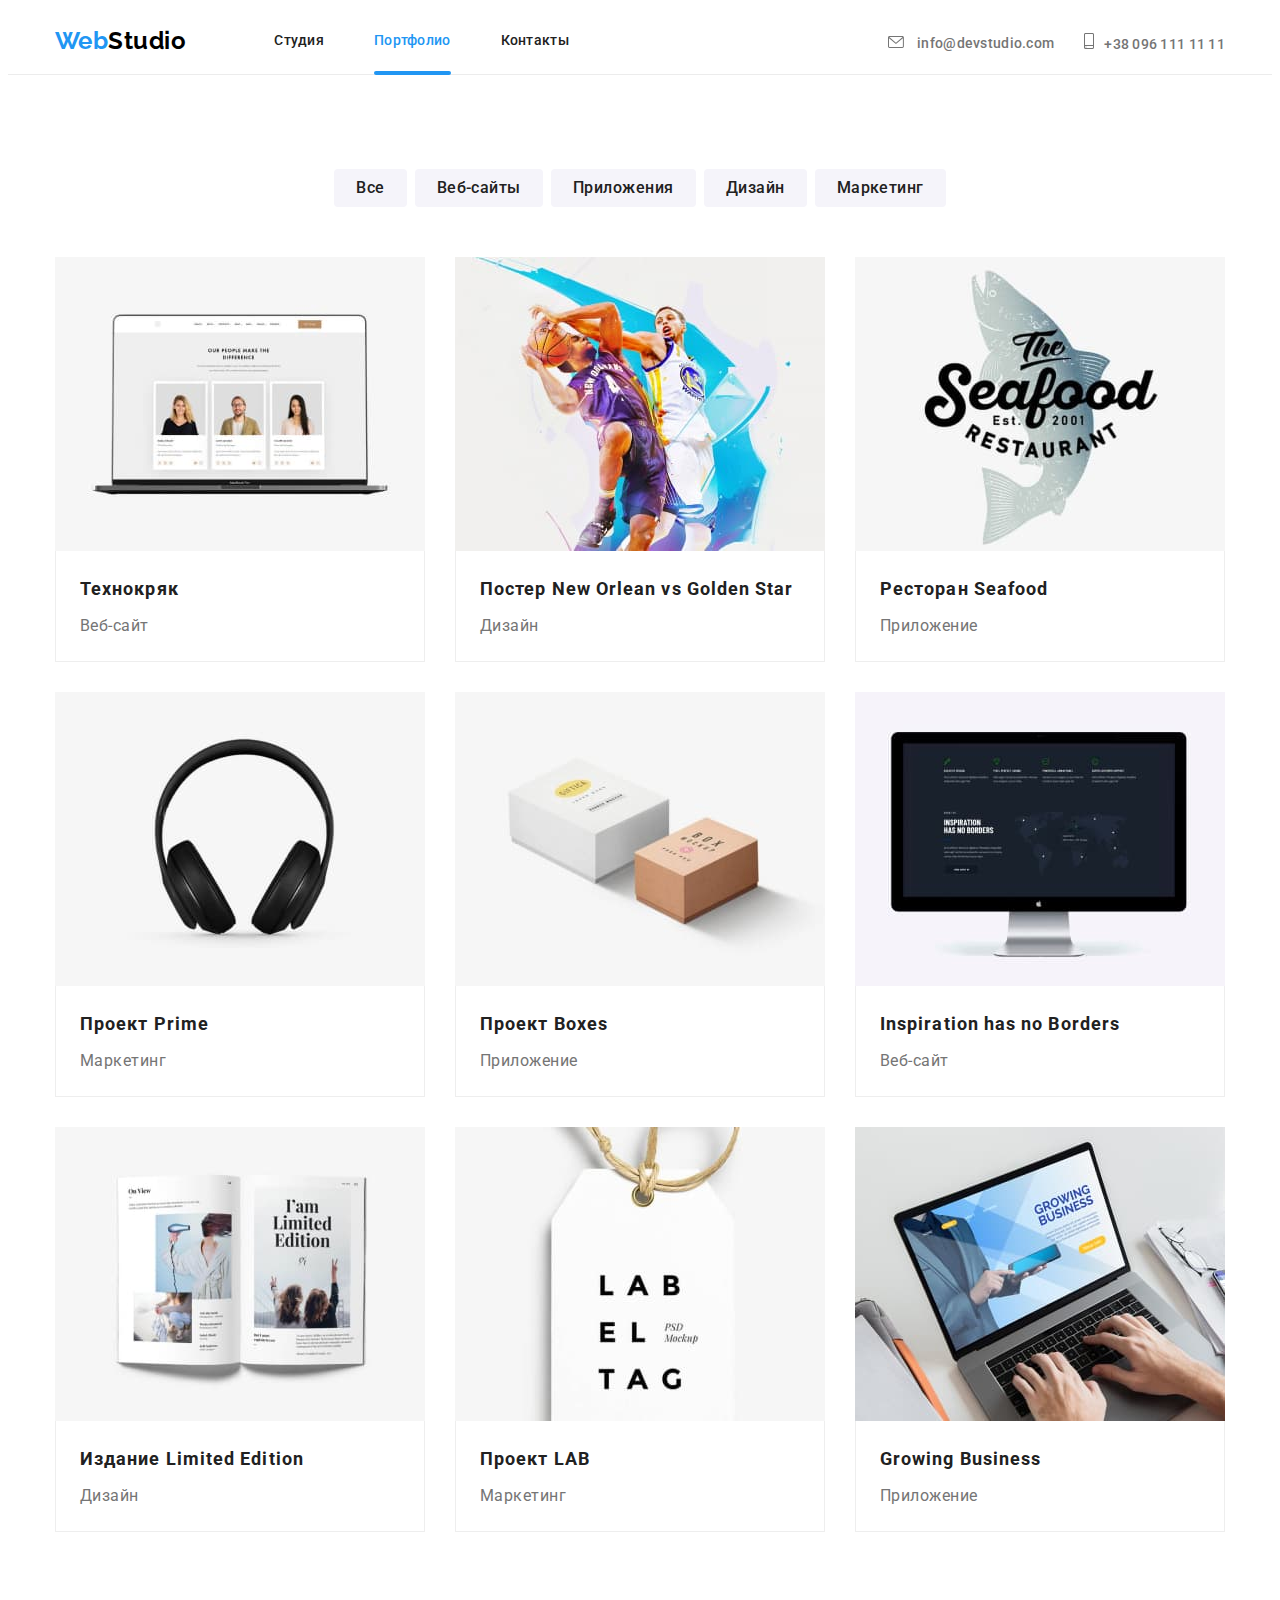
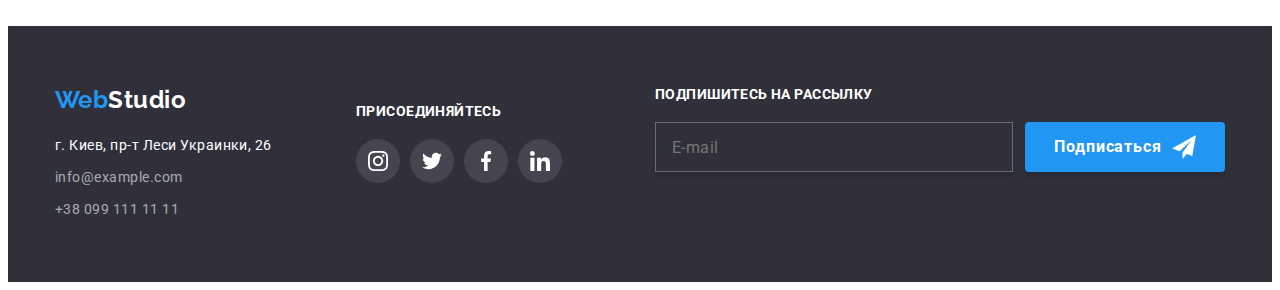
==== portfolio.html @ 8d6b6061 "goit-markup-hw-08" ====
<!DOCTYPE html>
<html lang="en">

<head>
    <meta charset="UTF-8" />
    <meta http-equiv="X-UA-Compatible" content="IE=edge" />
    <meta name="viewport" content="width=device-width, initial-scale=1.0" />
    <title>Portfolio</title>
    <link rel="stylesheet" href="./css/main.min.css" />
    <link href="https://fonts.googleapis.com/css2?family=Raleway:wght@700&family=Roboto:wght@400;500;700;900&display=swap" rel="stylesheet" />
</head>

<body>
    <header class="header">
        <div class="conteiner">
            <a href="./index.html" class="logo logo--header" lang="en">
                <span class="logo__word">Web</span>Studio</a>
            <nav class="nav">
                <ul class="nav__list">
                    <li class="nav__item">
                        <a href="./index.html" class="nav__link">Студия</a>
                    </li>
                    <li class="nav__item">
                        <a href="./portfolio.html" class="nav__link current">Портфолио</a>
                    </li>
                    <li class="nav__item">
                        <a href="" class="nav__link">Контакты</a>
                    </li>
                </ul>
            </nav>
            <ul class="header__list">
                <li class="header__connect">
                    <a href="mailto:info@devstudio.com" class="header__link">
                        <svg class="header__icon" width="16" height="12">
                <use href="./image/icons.svg#icon-envelope-hover"></use>
              </svg>
                        <span class="header__number">info@devstudio.com</span>
                    </a>
                </li>
                <li class="header__connect">
                    <a href="tel:+380961111111" class="header__link">
                        <svg class="header__icon" width="10" height="16">
                <use href="./image/icons.svg#icon-smartphone"></use></svg
              ><span class="header__number">+38 096 111 11 11</span></a
            >
          </li>
        </ul>
        <button type="button" class="burger-btn">
          <svg width="24" height="16">
            <use href="./image/icons.svg#icon-burger_btn"></use>
          </svg>
                        </button>
                        <div class="mob__menu is-hidden">
                            <button class="mob__btn">
            <svg class="mob__close" width="19" height="19">
              <use href="./image/icons.svg#icon-Close"></use>
            </svg>
          </button>
                            <div class="mob__top">
                                <ul class="mob__list">
                                    <li class="mob__item">
                                        <a href="./index.html" class="mob__link current">Студия</a>
                                    </li>
                                    <li class="mob__item">
                                        <a href="./portfolio.html" class="mob__link">Портфолио</a>
                                    </li>
                                    <li class="mob__item">
                                        <a href="" class="mob__link">Контакты</a>
                                    </li>
                                </ul>
                            </div>
                            <div class="mob__bottom">
                                <ul class="contact__mob">
                                    <li class="contact__connect">
                                        <a href="mailto:info@devstudio.com" class="contact__link">
                                            <span class="contact__number">info@devstudio.com</span>
                                        </a>
                                    </li>
                                    <li class="contact__connect">
                                        <a href="tel:+380961111111" class="contact__link">
                                            <span class="contact__number">+38 096 111 11 11</span></a>
                                    </li>
                                </ul>

                                <ul class="mob__soc-networks">
                                    <li class="mob__soc-items">
                                        <a href=" " class="mob__soc-link">Instagram </a>
                                    </li>
                                    <li class="mob__soc-items">
                                        <a href=" " class="mob__soc-link before">Twitter </a>
                                    </li>
                                    <li class="mob__soc-items">
                                        <a href=" " class="mob__soc-link before">Facebook </a>
                                    </li>
                                    <li class="mob__soc-items">
                                        <a href=" " class="mob__soc-link before">LinkedIn </a>
                                    </li>
                                </ul>
                            </div>
                        </div>
        </div>
    </header>

    <main>
        <section class="section">
            <div class="conteiner">
                <h1 class="visually-hidden">work examples</h1>
                <ul class="btn-list">
                    <li class="list-item">
                        <button type="button" class="btn-item">Все</button>
                    </li>
                    <li class="list-item">
                        <button type="button" class="btn-item">Веб-сайты</button>
                    </li>
                    <li class="list-item">
                        <button type="button" class="btn-item">Приложения</button>
                    </li>
                    <li class="list-item">
                        <button type="button" class="btn-item">Дизайн</button>
                    </li>
                    <li class="list-item">
                        <button type="button" class="btn-item">Маркетинг</button>
                    </li>
                </ul>

                <ul class="examples">
                    <li class="examples-item">
                        <div class="example-top">
                            <picture>
                                <source srcset="
                      ./image/img-techno.jpg   1x,
                      ./image/img-tehno-2x.jpg 2x
                    " media="(min-width:1200px)" />
                                <source srcset="
                      ./image/img-techno-tab-1x.jpg 1x,
                      ./image/img-techno-tab-2x.jpg 2x
                    " media="(min-width:768px)" />
                                <source srcset="
                      ./image/img-techno-mob-1x.jpg 1x,
                      ./image/img-techno-mob-2x.jpg 2x
                    " media="(min-width:480px)" />
                                <img src="./image/img-techno.jpg" alt="tehno" width="450" class="examples-img" />
                            </picture>
                            <p class="overley-text">
                                Ресурс предлагает комплексные предложения с разным уровнем функционала и сервисов. Все это позволит посетителю получить исчерпывающие сведения о компании или частном лице.
                            </p>
                        </div>
                        <div class="card-content">
                            <h2 class="examples-title">Технокряк</h2>
                            <p class="examples-text">Веб-сайт</p>
                        </div>
                    </li>
                    <li class="examples-item">
                        <div class="example-top">
                            <picture>
                                <source srcset="
                      ./image/img-bascketball.jpg    1x,
                      ./image/img-bascketball-2x.jpg 2x
                    " media="(min-width:1200px)" />
                                <source srcset="
                      ./image/img-bascketball-tab-1x.jpg 1x,
                      ./image/img-bascketball-tab-2x.jpg 2x
                    " media="(min-width:768px)" />
                                <source srcset="
                      ./image/img-bascketball-mob-1x.jpg 1x,
                      ./image/img-bascketball-mob-2x.jpg 2x
                    " media="(min-width:480px)" />
                                <img src="./image/img-bascketball.jpg" alt="two man plaing bascketball" width="450" class="examples-img" />
                            </picture>

                            <p class="overley-text">
                                Ресурс предлагает комплексные предложения с разным уровнем функционала и сервисов. Все это позволит посетителю получить исчерпывающие сведения о компании или частном лице.
                            </p>
                        </div>
                        <div class="card-content">
                            <h2 class="examples-title">Постер New Orlean vs Golden Star</h2>
                            <p class="examples-text">Дизайн</p>
                        </div>
                    </li>
                    <li class="examples-item">
                        <div class="example-top">
                            <picture>
                                <source srcset="
                      ./image/img-seafood.jpg    1x,
                      ./image/img-seafood-2x.jpg 2x
                    " media="(min-width:1200px)" />
                                <source srcset="
                      ./image/img-seafood-tab-1x.jpg 1x,
                      ./image/img-seafood-2x.jpg     2x
                    " media="(min-width:768px)" />
                                <source srcset="
                      ./image/img-seafood-mob-1x.jpg 1x,
                      ./image/img-seafood-mob-2x.jpg 2x
                    " media="(min-width:480px)" />
                                <img src="./image/img-seafood.jpg" alt="logo of restraunt" width="450" class="examples-img" />
                            </picture>
                            <p class="overley-text">
                                Ресурс предлагает комплексные предложения с разным уровнем функционала и сервисов. Все это позволит посетителю получить исчерпывающие сведения о компании или частном лице.
                            </p>
                        </div>
                        <div class="card-content">
                            <h2 class="examples-title">Ресторан Seafood</h2>
                            <p class="examples-text">Приложение</p>
                        </div>
                    </li>
                    <li class="examples-item">
                        <div class="example-top">
                            <picture>
                                <source srcset="
                      ./image/img-headphone.jpg    1x,
                      ./image/img-headphone-2х.jpg 2x
                    " media="(min-width:1200px)" />
                                <source srcset="
                      ./image/img-headphone-tab-1x.jpg 1x,
                      ./image/img-headphone-tab-2х.jpg 2x
                    " media="(min-width:768px)" />
                                <source srcset="
                      ./image/img-headphone-mob-1x.jpg 1x,
                      ./image/img-headphone-mob-2x.jpg 2x
                    " media="(min-width:480px)" />
                                <img src="./image/img-headphone.jpg" alt="headphone" width="450" class="examples-img" />
                            </picture>
                            <p class="overley-text">
                                Ресурс предлагает комплексные предложения с разным уровнем функционала и сервисов. Все это позволит посетителю получить исчерпывающие сведения о компании или частном лице.
                            </p>
                        </div>
                        <div class="card-content">
                            <h2 class="examples-title">Проект Prime</h2>
                            <p class="examples-text">Маркетинг</p>
                        </div>
                    </li>
                    <li class="examples-item">
                        <div class="example-top">
                            <picture>
                                <source srcset="
                      ./image/img-boxes.jpg    1x,
                      ./image/img-boxes-2х.jpg 2x
                    " media="(min-width:1200px)" />
                                <source srcset="
                      ./image/img-boxes-tab-1x.jpg 1x,
                      ./image/img-boxes-2х.jpg     2x
                    " media="(min-width:768px)" />
                                <source srcset="
                      ./image/img-boxes-mob-1x.jpg 1x,
                      ./image/img-boxes-mob-2x.jpg 2x
                    " media="(min-width:480px)" />
                                <img src="./image/img-boxes.jpg" alt="two boxes" width="450" class="examples-img" />
                            </picture>
                            <p class="overley-text">
                                Ресурс предлагает комплексные предложения с разным уровнем функционала и сервисов. Все это позволит посетителю получить исчерпывающие сведения о компании или частном лице.
                            </p>
                        </div>
                        <div class="card-content">
                            <h2 class="examples-title">Проект Boxes</h2>
                            <p class="examples-text">Приложение</p>
                        </div>
                    </li>
                    <li class="examples-item">
                        <div class="example-top">
                            <picture>
                                <source srcset="
                      ./image/img-monitor.jpg    1x,
                      ./image/img-monitor-2х.jpg 2x
                    " media="(min-width:1200px)" />
                                <source srcset="
                      ./image/img-monitor-tab-1x.jpg 1x,
                      ./image/img-monitor-2х.jpg     2x
                    " media="(min-width:768px)" />
                                <source srcset="
                      ./image/img-monitor-mob-1x.jpg 1x,
                      ./image/img-monitor-mob-2x.jpg 2x
                    " media="(min-width:480px)" />
                                <img src="./image/img-monitor.jpg" alt="monitor" width="450" class="examples-img" />
                            </picture>
                            <p class="overley-text">
                                Ресурс предлагает комплексные предложения с разным уровнем функционала и сервисов. Все это позволит посетителю получить исчерпывающие сведения о компании или частном лице.
                            </p>
                        </div>
                        <div class="card-content">
                            <h2 class="examples-title">Inspiration has no Borders</h2>
                            <p class="examples-text">Веб-сайт</p>
                        </div>
                    </li>
                    <li class="examples-item">
                        <div class="example-top">
                            <picture>
                                <source srcset="
                      ./image/img-magazine.jpg   1x,
                      ./image/img-magazin-2х.jpg 2x
                    " media="(min-width:1200px)" />
                                <source srcset="
                      ./image/img-magazine-tab-1x.jpg 1x,
                      ./image/img-magazin-2х.jpg      2x
                    " media="(min-width:768px)" />
                                <source srcset="
                      ./image/img-magazine-mob-1x.jpg 1x,
                      ./image/img-magazine-mob-2x.jpg 2x
                    " media="(min-width:480px)" />
                                <img src="./image/img-magazine.jpg" alt="magazine" width="450" class="examples-img" />
                            </picture>
                            <p class="overley-text">
                                Ресурс предлагает комплексные предложения с разным уровнем функционала и сервисов. Все это позволит посетителю получить исчерпывающие сведения о компании или частном лице.
                            </p>
                        </div>
                        <div class="card-content">
                            <h2 class="examples-title">Издание Limited Edition</h2>
                            <p class="examples-text">Дизайн</p>
                        </div>
                    </li>
                    <li class="examples-item">
                        <div class="example-top">
                            <picture>
                                <source srcset="./image/img-lab.jpg 1x, ./image/img-lab-2х.jpg 2x" media="(min-width:1200px)" />
                                <source srcset="
                      ./image/img-lab-tab-1x.jpg 1x,
                      ./image/img-lab-tab-2x.jpg 2x
                    " media="(min-width:768px)" />
                                <source srcset="
                      ./image/img-lab-mob-1x.jpg 1x,
                      ./image/img-lab-mob-2x.jpg 2x
                    " media="(min-width:480px)" />
                                <img src="./image/img-lab.jpg" alt="label" width="450" class="examples-img" />
                            </picture>
                            <p class="overley-text">
                                Ресурс предлагает комплексные предложения с разным уровнем функционала и сервисов. Все это позволит посетителю получить исчерпывающие сведения о компании или частном лице.
                            </p>
                        </div>
                        <div class="card-content">
                            <h2 class="examples-title">Проект LAB</h2>
                            <p class="examples-text">Маркетинг</p>
                        </div>
                    </li>
                    <li class="examples-item">
                        <div class="example-top">
                            <picture>
                                <source srcset="
                      ./image/img-laptop.jpg    1x,
                      ./image/img-laptop-2х.jpg 2x
                    " media="(min-width:1200px)" />
                                <source srcset="
                      ./image/img-laptop-tab-1x.jpg 1x,
                      ./image/img-laptop-tab-2x.jpg 2x
                    " media="(min-width:768px)" />
                                <source srcset="
                      ./image/img-laptop-mob-1x.jpg 1x,
                      ./image/img-laptop-mob-2x.jpg 2x
                    " media="(min-width:480px)" />
                                <img src="./image/img-laptop.jpg" alt="laptop" width="450" class="examples-img" />
                            </picture>
                            <p class="overley-text">
                                Ресурс предлагает комплексные предложения с разным уровнем функционала и сервисов. Все это позволит посетителю получить исчерпывающие сведения о компании или частном лице.
                            </p>
                        </div>
                        <div class="card-content">
                            <h2 class="examples-title">Growing Business</h2>
                            <p class="examples-text">Приложение</p>
                        </div>
                    </li>
                </ul>
            </div>
        </section>
    </main>
    <footer class="footer">
        <div class="conteiner block">
            <div class="footer__contacts">
                <a href="./index.html " class="logo logo--footer" lang="en ">
                    <span class="logo__word">Web</span>Studio</a>
                <address class="footer__post-address">
            г. Киев, пр-т Леси Украинки, 26
          </address>
                <ul class="footer__virtual">
                    <li class="footer__interactive">
                        <a href="mailto:info@example.com " class="footer__connection">info@example.com</a
              >
            </li>
            <li class="footer__interactive">
              <a href="tel:+380991111111 " class="footer__connection"
                >+38 099 111 11 11</a
              >
            </li>
          </ul>
        </div>
        <div class="footer__network-address">
          <h3 class="footer__title">присоединяйтесь</h3>
          <ul class="footer__list">
            <li class="footer__soc-networks">
              <a href=" " class="footer__link">
                <svg class="footer__icon" width="20 " height="20 ">
                  <use href="./image/icons.svg#icon-instagram "></use>
                </svg>
              </a>
                    </li>
                    <li class="footer__soc-networks">
                        <a href=" " class="footer__link">
                            <svg class="footer__icon" width="20 " height="20 ">
                  <use href="./image/icons.svg#icon-twitter "></use>
                </svg>
                        </a>
                    </li>
                    <li class="footer__soc-networks">
                        <a href=" " class="footer__link">
                            <svg class="footer__icon" width="20 " height="20 ">
                  <use href="./image/icons.svg#icon-facebook "></use>
                </svg>
                        </a>
                    </li>
                    <li class="footer__soc-networks">
                        <a href=" " class="footer__link">
                            <svg class="footer__icon" width="20 " height="20 ">
                  <use href="./image/icons.svg#icon-linkedin "></use></svg
              ></a>
            </li>
          </ul>
        </div>

        <div class="footer__subsccrible">
          <h3 class="footer__caption">Подпишитесь на рассылку</h3>
          <div class="footer__area">
            <form class="footer__form">
              <label>
                <input
                  type="email "
                  name="subcrible-email "
                  placeholder="E-mail "
                  class="footer__input"
                />
              </label>
              <button type="submit " class="footer__btn">
                Подписаться
                <svg class="footer__send">
                  <use href="./image/icons.svg#icon-icon-send "></use>
                </svg>
                            </button>
                            </form>
            </div>
        </div>
        </div>
    </footer>
    <script src="./js/menu.js "></script>
</body>

</html>
---- css/main.min.css ----
h1,h2,h3,h4,h5,h6,p{margin:0}img{display:block;max-width:100%;height:auto;width:100%}:root{--bacground-white: #ffffff;--hero-link-color: #ffffff;--link-color: #2196f3;--main-text-color: #212121;--secondary-text-color: #757575}.visually-hidden{position:absolute;white-space:nowrap;width:1px;height:1px;overflow:hidden;border:0;padding:0;clip:rect(0 0 0 0);clip-path:inset(50%);margin:-1px}html{box-sizing:border-box}*,*::before,::after{box-sizing:inherit}body{color:#212121;font-family:"Roboto",sans-serif;background-color:#fff;letter-spacing:.03em}ul{margin:0;padding-left:0;list-style:none}.conteiner{width:100%;padding-left:15px;padding-right:15px;margin:0 auto}@media screen and (min-width: 480px){.conteiner{max-width:480px}}@media screen and (min-width: 768px){.conteiner{max-width:768px}}@media screen and (min-width: 1200px){.conteiner{max-width:1200px}}.section{padding-top:60px;padding-bottom:60px}@media screen and (min-width: 1200px){.section{padding-top:94px;padding-bottom:94px}}.clients__title{font-weight:700;font-size:28px;line-height:33px;text-align:center;color:var(--main-text-color);margin-bottom:50px}.clients__list{list-style:none;display:flex;padding:0;flex-wrap:wrap;gap:30px}.clients__item{flex-basis:calc((100% - 30px)/2);width:100%;height:92px}@media screen and (min-width: 720px){.clients__item{flex-basis:calc((100% - 60px)/3)}}@media screen and (min-width: 1200px){.clients__item{flex-basis:calc((100% - 150px)/6)}}.clients__link{display:flex;justify-content:center;align-items:center;width:100%;height:100%;fill:#afb1b8;border:1px solid #afb1b8;border-radius:4px;transition-property:border;transition-duration:250ms;transition-timing-function:cubic-bezier(0.4, 0, 0.2, 1)}.clients__link:hover,.clients__link:focus{border:1px solid var(--link-color)}.clients__icon{transition-property:fill;transition-duration:250ms;transition-timing-function:cubic-bezier(0.4, 0, 0.2, 1)}.clients__link:hover>.clients__icon,.clients__link:focus>.clients__icon{fill:var(--link-color)}.directions.section.hidden{display:none}@media screen and (min-width: 1200px){.directions.section.hidden{display:block}}.directions__list{list-style:none;padding-left:0;margin-top:0;margin-bottom:0;display:flex;gap:30px}.directions__item{flex-basis:calc((100% - 60px)/3);position:relative;display:block}.directions__title{font-weight:700;font-size:36px;line-height:1.16;text-align:center;color:var(--main-text-color);margin-bottom:50px}.direction__text{font-family:"Roboto";font-weight:700;font-size:14px;line-height:1.1428571429;text-align:center;text-transform:uppercase;color:var(--bacground-white);display:flex;justify-content:center;align-items:center;width:370px;height:70px;background:rgba(47,48,58,.8);position:absolute;bottom:0}.directions__img{display:block}.btn-list,.examples{list-style:none;padding:0;margin-top:0;margin-bottom:0}.btn-list{margin-bottom:50px;display:flex;flex-wrap:wrap;row-gap:15px;column-gap:8px;justify-content:flex-start}@media screen and (min-width: 768px){.btn-list{justify-content:center}}.btn-item{font-family:inherit;font-weight:500;font-size:16px;line-height:1.62;text-align:center;color:var(--main-text-color);background-color:#f5f4fa;letter-spacing:inherit;padding:6px 22px;border-radius:4px;border:none;transition-property:background-color,color;transition-duration:250ms;transition-timing-function:cubic-bezier(0.4, 0, 0.2, 1)}.btn-item:hover,.btn-item:focus{color:var(--hero-link-color);background-color:var(--link-color);box-shadow:0px 3px 1px rgba(0,0,0,.1),0px 1px 2px rgba(0,0,0,.08),0px 2px 2px rgba(0,0,0,.12)}.examples{display:inline-flex;flex-wrap:wrap;gap:30px}.examples-item{flex-basis:100%;position:relative;transition-property:box-shadow;transition-duration:250ms;transition-timing-function:cubic-bezier(0.4, 0, 0.2, 1)}@media screen and (min-width: 768px){.examples-item{flex-basis:calc((100% - 30px)/2)}}@media screen and (min-width: 1200px){.examples-item{flex-basis:calc((100% - 60px)/3)}}.examples-item:hover,.examples-item:focus{box-shadow:0px 1px 1px rgba(0,0,0,.12),0px 4px 4px rgba(0,0,0,.06),1px 4px 6px rgba(0,0,0,.16)}.examples-img{display:block;max-width:100%}@media screen and (min-width: 768px){.examples-img{width:354px;height:294px}}@media screen and (min-width: 1200px){.examples-img{width:370px;height:294px}}.examples-title{margin-bottom:4px;font-weight:700;font-size:18px;line-height:2;letter-spacing:.06em;color:var(--main-text-color)}.examples-text{font-size:16px;line-height:1.88;color:var(--secondary-text-color)}.card-content{padding:20px 24px;background:#fff;border-bottom:1px solid #eee;border-right:1px solid #eee;border-left:1px solid #eee}.example-top{position:relative;overflow:hidden}.overley-text{position:absolute;transform:translateY(100%);font-size:400;font-size:18px;line-height:1.5555555556;color:#fff;padding:63px 25px;background:rgba(33,150,243,.9);top:0;display:flex;height:100%;transition-property:transform;transition-duration:250ms;transition-timing-function:cubic-bezier(0.4, 0, 0.2, 1)}.examples-item:hover .overley-text{transform:translateY(0)}.footer{padding-top:60px;padding-bottom:60px;background-color:#2f303a;width:100%}.conteiner.block{text-align:center}@media screen and (min-width: 768px){.conteiner.block{display:flex;flex-wrap:wrap}}@media screen and (min-width: 1200px){.conteiner.block{text-align:start}}.footer__contacts{flex-basis:100%}@media screen and (min-width: 768px){.footer__contacts{flex-basis:50%}}@media screen and (min-width: 1200px){.footer__contacts{flex-basis:231px}}.logo--footer{color:var(--hero-link-color)}.footer__post-address{font-weight:400;font-size:14px;line-height:1.71;color:var(--hero-link-color);font-style:normal;margin-top:20px}.footer__virtual{list-style:none;padding-left:0;margin-top:8px;margin-bottom:0}.footer__interactive:last-child{margin-top:8px}.footer__connection{font-family:"Roboto";font-size:14px;line-height:1.71;color:rgba(255,255,255,.6);text-decoration:none}.footer__network-address{margin-top:60px;flex-basis:100%}@media screen and (min-width: 768px){.footer__network-address{margin-top:5px;flex-basis:50%}}@media screen and (min-width: 1200px){.footer__network-address{flex-basis:206px}}@media screen and (min-width: 1200px){.footer__network-address{margin-left:70px;padding-top:12px}}.footer__list{list-style:none;display:flex;justify-content:center}.footer__soc-networks{width:44px;height:44px;margin-left:10px}.footer__soc-networks:first-child{margin-left:0}.footer__title{margin-bottom:20px;color:var(--bacground-white);font-family:"Roboto";font-weight:700;font-size:14px;line-height:1.1428571429;letter-spacing:.03em;text-transform:uppercase}.footer__link{display:flex;justify-content:center;align-items:center;width:100%;height:100%;border-radius:50%;background-color:rgba(255,255,255,.1);transition-property:background-color;transition-duration:250ms;transition-timing-function:cubic-bezier(0.4, 0, 0.2, 1)}.footer__link:hover,.footer__link:focus{background-color:var(--link-color)}.footer__icon{fill:var(--bacground-white)}.footer__subsccrible{margin-top:60px;flex-basis:100%}@media screen and (min-width: 1200px){.footer__subsccrible{margin-left:auto;margin-top:0;flex-basis:570px}}.footer__caption{font-family:"Roboto";font-weight:700;font-size:14px;line-height:1.1428571429;letter-spacing:.03em;text-transform:uppercase;color:#fff;padding-top:12px;margin-bottom:20px}@media screen and (min-width: 768px){.footer__caption{padding-top:0}}@media screen and (min-width: 1200px){.footer__form{display:flex}}.footer__input{height:50px;width:100%;max-width:450px;background-color:rgba(0,0,0,0);padding-left:16px;border:1px solid rgba(255,255,255,.3);box-shadow:0px 4px 4px rgba(0,0,0,.15);outline:rgba(0,0,0,0);transition-property:border-color;transition-duration:250ms;transition-timing-function:cubic-bezier(0.4, 0, 0.2, 1);font-family:"Roboto";font-size:16px;line-height:1.25;letter-spacing:.03em;color:rgba(255,255,255,.6);margin-bottom:20px}.footer__input:focus{border-color:var(--link-color)}@media screen and (min-width: 1200px){.footer__input{width:358px}}.footer__btn{width:200px;height:50px;background:#2196f3;box-shadow:0px 4px 4px rgba(0,0,0,.15);border-radius:4px;border:0;margin:0 auto;padding:0;display:flex;justify-content:center;align-items:center;font-family:"Roboto";font-weight:700;font-size:16px;line-height:1.875;letter-spacing:.06em;color:#fff;transition-property:background-color;transition-duration:250ms;transition-timing-function:cubic-bezier(0.4, 0, 0.2, 1);text-align:center}.footer__btn:hover,.footer__btn:focus{background-color:#188ce8}@media screen and (min-width: 1200px){.footer__btn{margin-left:12px}}.footer__send{width:24px;height:24px;margin-left:10px;fill:#fff}.header{background-color:#fff;border-bottom:1px solid #ececec;position:relative}.header .conteiner{display:flex;align-items:center}.nav{display:none;align-items:center;height:100%}@media screen and (min-width: 768px){.nav{display:flex}}.logo{font-family:"Raleway";font-weight:700;font-size:24px;line-height:1.1666666667;text-decoration:none}.logo--header{color:#000;margin-right:auto}@media screen and (min-width: 768px){.logo--header{margin-right:88px}}.logo__word{color:var(--link-color)}.nav__list{list-style:none;padding:0;display:flex;align-items:center}.nav__link{display:flex;font-weight:500;font-size:14px;line-height:1.14;letter-spacing:.02em;color:var(--main-text-color);text-decoration:none;padding-top:25px;padding-bottom:25px;transition-property:color;transition-duration:250ms;transition-timing-function:cubic-bezier(0.4, 0, 0.2, 1)}.nav__link:hover,.nav__link:focus{color:var(--link-color)}.nav__list .nav__link.current{color:var(--link-color)}.nav__item{height:100%;position:relative}.nav__item:not(:last-child){margin-right:50px}.nav__link.current::after{content:"";width:100%;height:4px;background:#2196f3;border-radius:2px;display:flex;position:absolute;bottom:-1px}.header__list{list-style:none;padding:0;align-items:center;margin-left:auto;display:none}@media screen and (min-width: 768px){.header__list{display:block;margin-left:auto}}@media screen and (min-width: 1200px){.header__list{display:flex;margin-left:auto;gap:30px}}.header__connect{height:16px}.header__connect:not(:last-child){margin-right:50px}@media screen and (min-width: 768px){.header__connect:not(:last-child){margin-right:0}}.header__link{width:100%;height:100%;font-weight:500;font-size:14px;line-height:1.14;letter-spacing:.02em;color:var(--secondary-text-color);text-decoration:none;transition-property:color;transition-duration:250ms;transition-timing-function:cubic-bezier(0.4, 0, 0.2, 1)}.header__link:hover,.header__link:focus{color:var(--link-color)}.header__number{margin-left:10px}.header__icon{fill:var(--secondary-text-color);transition-property:fill;transition-duration:250ms;transition-timing-function:cubic-bezier(0.4, 0, 0.2, 1)}.header__link:hover>.header__icon,.header__link:focus>.header__icon{fill:var(--link-color)}.contact__link{text-decoration:none}.contact__number{font-family:"Roboto";font-style:normal;font-weight:500;font-size:24px;line-height:1.1666666667;letter-spacing:.02em;color:#757575}.burger-btn{display:block;margin-left:auto;width:40px;height:40px}@media screen and (min-width: 768px){.burger-btn{display:none}}.mob__menu{display:flex;flex-direction:column;justify-content:space-between;position:fixed;z-index:2;top:0;left:0;width:100vw;height:100vh;background-color:#fff;padding-top:10px}@media screen and (min-width: 768px){.mob__menu{display:none}}.mob__list{display:flex;flex-direction:column;gap:32px}.mob__link{font-family:"Roboto";font-weight:500;font-size:40px;line-height:1.175;letter-spacing:.02em;color:var(--main-text-color);text-decoration:none;padding:0;transition-property:color;transition-duration:250ms;transition-timing-function:cubic-bezier(0.4, 0, 0.2, 1)}.mob__link:hover,.mob__link:focus{color:var(--link-color)}.mob__btn{position:absolute;right:15px;top:10px}.mob__top{padding-left:40px}.mob__bottom{padding-left:40px}.mob__soc-networks{margin-top:64px;display:flex;gap:10px}.mob__soc-items{list-style:none}.mob__soc-items .before::before{content:"";width:22px;height:0px;border:1px solid rgba(33,33,33,.2);margin-right:10px}.mob__soc-link{text-decoration:none}.contact__connect:not(:last-child){margin-bottom:32px}.hero__title{display:inline-block;font-weight:900;font-size:26px;line-height:1.6153846154;text-align:center;letter-spacing:.06em;text-transform:uppercase;color:var(--hero-link-color);margin-bottom:30px;max-width:360px;text-align:center}@media screen and (min-width: 1200px){.hero__title{max-width:696px;font-size:44px;line-height:1.36}}.hero{width:100%;background-color:#2f303a;margin:0 auto}@media screen and (min-width: 1200px){.hero{max-width:1600px;height:600px}}.hero__content{width:100%;min-height:400px;padding-top:118px;padding-bottom:118px;text-align:center;background-color:#2f303a;background-image:linear-gradient(rgba(47, 48, 58, 0.4), rgba(47, 48, 58, 0.4)),url(../image/hero-bg.jpg);background-repeat:no-repeat;background-position:center;background-size:cover}@media screen and (min-width: 1200px){.hero__content{width:100%;padding-top:200px;padding-bottom:200px;max-height:600px}}.hero__btn{font-family:inherit;font-weight:700;font-size:16px;line-height:1.875;display:flex;align-items:center;text-align:center;letter-spacing:.06em;color:var(--hero-link-color);background-color:var(--link-color);min-width:132px;border:0;border-radius:4px;padding:10px 32px 10px 32px;margin-right:auto;margin-left:auto;transition-property:background-color;transition-duration:250ms;transition-timing-function:cubic-bezier(0.4, 0, 0.2, 1)}.hero__btn:hover,.hero__btn:focus{background-color:#188ce8}@media screen and (min-width: 1200px){.hero__btn{font-size:16px;line-height:1.88}}.modal__backdrop{position:fixed;top:0;left:0;width:100%;height:100%;background:rgba(0,0,0,.2);transition:opacity 500ms linear,visibility 500ms linear}.modal{position:absolute;width:450px;height:609px;background-color:#fff;top:50%;left:50%;transform:translate(-50%, -50%) scale(1) rotate(0);transition:transform 300ms linear;padding:40px}@media screen and (min-width: 1200px){.modal{width:528px;min-height:581px}}.modal__close{position:absolute;top:8px;right:8px;width:30px;height:30px;border-radius:50%;border:1px solid gba(0, 0, 0, 0.1);background-color:#fff;display:flex;justify-content:center;align-items:center;outline:rgba(0,0,0,0);transition-property:border-color,cursor;transition-duration:250ms;transition-timing-function:cubic-bezier(0.4, 0, 0.2, 1)}.modal__close:hover,.modal__close:focus{cursor:pointer;border-color:var(--link-color)}.modal__cross{transition-property:fill;transition-duration:250ms;transition-timing-function:cubic-bezier(0.4, 0, 0.2, 1)}.modal__close:hover .modal__cross,.modal__close:focus .modal__cross{fill:var(--link-color)}.is-hidden{opacity:0;visibility:hidden;pointer-events:none}.modal__backdrop.is-hidden .modal{transform:translate(-50%, -50%) scale(0) rotate(-360deg)}.modal__element{margin-bottom:10px}.modal__title{font-family:"Roboto";font-weight:700;font-size:20px;line-height:1.15;text-align:center;letter-spacing:.03em;color:var(--main-text-color);margin-bottom:12px}.modal__input{background-color:rgba(0,0,0,0);padding-left:42px;width:100%;height:40px;border:1px solid rgba(33,33,33,.2);border-radius:4px;outline:rgba(0,0,0,0);transition-property:border-color;transition-duration:250ms;transition-timing-function:cubic-bezier(0.4, 0, 0.2, 1)}.modal__input:focus{border-color:#2196f3}.modal__field{position:relative;margin-bottom:10px;margin-top:4px}.modal__icon{position:absolute;left:12px;top:50%;transform:translateY(-50%);transition-property:fill;transition-duration:250ms;transition-timing-function:cubic-bezier(0.4, 0, 0.2, 1)}.modal__input:focus+.modal__icon{fill:#2196f3}.modal__element{font-family:"Roboto";font-weight:400;font-size:12px;line-height:1.1666666667;color:#757575}.modal__comments{width:100%;height:120px;padding:12px 16px 12px 16px;margin-top:4px;outline:rgba(0,0,0,0);border:1px solid rgba(33,33,33,.2);transition-property:border-color;transition-duration:250ms;transition-timing-function:cubic-bezier(0.4, 0, 0.2, 1);resize:none}.modal__comments:focus{border-color:var(--link-color)}.modal__comments::placeholder{font-family:"Roboto";font-size:14px;line-height:1.1428571429;letter-spacing:.01em;color:rgba(117,117,117,.5)}.modal__line{margin-top:20px;margin-bottom:30px;justify-content:center;align-items:center}.modal__checkbox{display:flex}.modal__agreement{font-family:"Roboto";font-size:12px;line-height:1.1666666667;letter-spacing:.03em;color:#757575;display:flex;align-items:center}.modal__link{color:var(--link-color)}.modal__agreement span{display:flex;justify-content:center;align-items:center;width:16px;height:15px;border-radius:2px;border:1px solid var(--main-text-color);margin-right:7px;transition-property:background-color;transition-duration:250ms;transition-timing-function:cubic-bezier(0.4, 0, 0.2, 1)}.modal__checkbox:checked+.modal__agreement span{background-color:#2196f3;border:none}.modal__tick{fill:rgba(0,0,0,0);transition-property:fill;transition-duration:250ms;transition-timing-function:cubic-bezier(0.4, 0, 0.2, 1)}.modal__checkbox:checked+.modal__agreement .modal__tick{fill:#fff}.modal__submit{width:200px;height:50px;background:#188ce8;box-shadow:0px 4px 4px rgba(0,0,0,.15);border-radius:4px;border:none;padding:10px 55px 10px 55px;font-family:"Roboto";font-weight:700;font-size:16px;line-height:1.875;letter-spacing:.06em;color:#fff;display:block;margin:0 auto}.principles.section{padding-bottom:0}.principles__list{list-style:none;display:flex;padding-left:0;margin-top:0;margin-bottom:0;flex-wrap:wrap;gap:30px}.principles__card{flex-basis:100%}@media screen and (min-width: 780px){.principles__card{flex-basis:calc((100% - 30px)/2)}}@media screen and (min-width: 1200px){.principles__card{flex-basis:calc((100% - 90px)/4)}}.principles__title{font-weight:700;font-size:14px;line-height:1.14;text-transform:uppercase;color:var(--main-text-color);margin-bottom:10px;text-align:center}.principles__text{font-size:14px;line-height:1.71;color:var(--secondary-text-color)}.principles__icon{display:block;width:70px;height:70px;transition-property:fill;transition-duration:250ms;transition-timing-function:cubic-bezier(0.4, 0, 0.2, 1)}.principles__content:hover>.principles__icon,.principles__content:focus>.principles__icon{fill:var(--link-color)}.principles__content{margin-bottom:30px;width:100%;height:120px;background-color:#f5f4fa;border-radius:4px;display:flex;justify-content:center;align-items:center}.team{background-color:#f5f4fa}.team__title{font-weight:700;font-size:36px;line-height:1.16;text-align:center;color:var(--main-text-color);margin-bottom:50px}.team__list{list-style:none;padding-left:0;margin-right:0;margin-left:0;display:flex;flex-wrap:wrap;gap:30px}.team__card{width:100%;background-color:#fff;border-radius:0px 0px 4px 4px;box-shadow:0px 1px 3px rgba(0,0,0,.12),0px 1px 1px rgba(0,0,0,.14),0px 2px 1px rgba(0,0,0,.2)}@media screen and (min-width: 720px){.team__card{flex-basis:calc((100% - 30px)/2)}}@media screen and (min-width: 1200px){.team__card{flex-basis:calc((100% - 90px)/4)}}.team__content{padding-top:30px;padding-bottom:30px;text-align:center}.team__members{font-weight:500;font-size:16px;line-height:1.18;color:var(--main-text-color);margin-bottom:10px}.team__text{font-size:16px;line-height:1.18;color:var(--secondary-text-color);margin-bottom:16px}.team__contacts{list-style:none;display:flex;justify-content:center}.team__soc-networks{width:44px;height:44px;margin-left:10px}.team__soc-networks:first-child{margin-left:0}.team__link{display:flex;justify-content:center;align-items:center;width:100%;height:100%;border-radius:50%;border:none;outline:rgba(0,0,0,0)}.team__link:hover,.team__link:focus{background-color:var(--link-color);transition-property:background-color;transition-duration:250ms;transition-timing-function:cubic-bezier(0.4, 0, 0.2, 1)}.team__icons{fill:#afb1b8;transition-property:fill;transition-duration:250ms;transition-timing-function:cubic-bezier(0.4, 0, 0.2, 1)}.team__link:hover>.team__icons,.team__link:focus>.team__icons{fill:var(--bacground-white)}/*# sourceMappingURL=main.min.css.map */
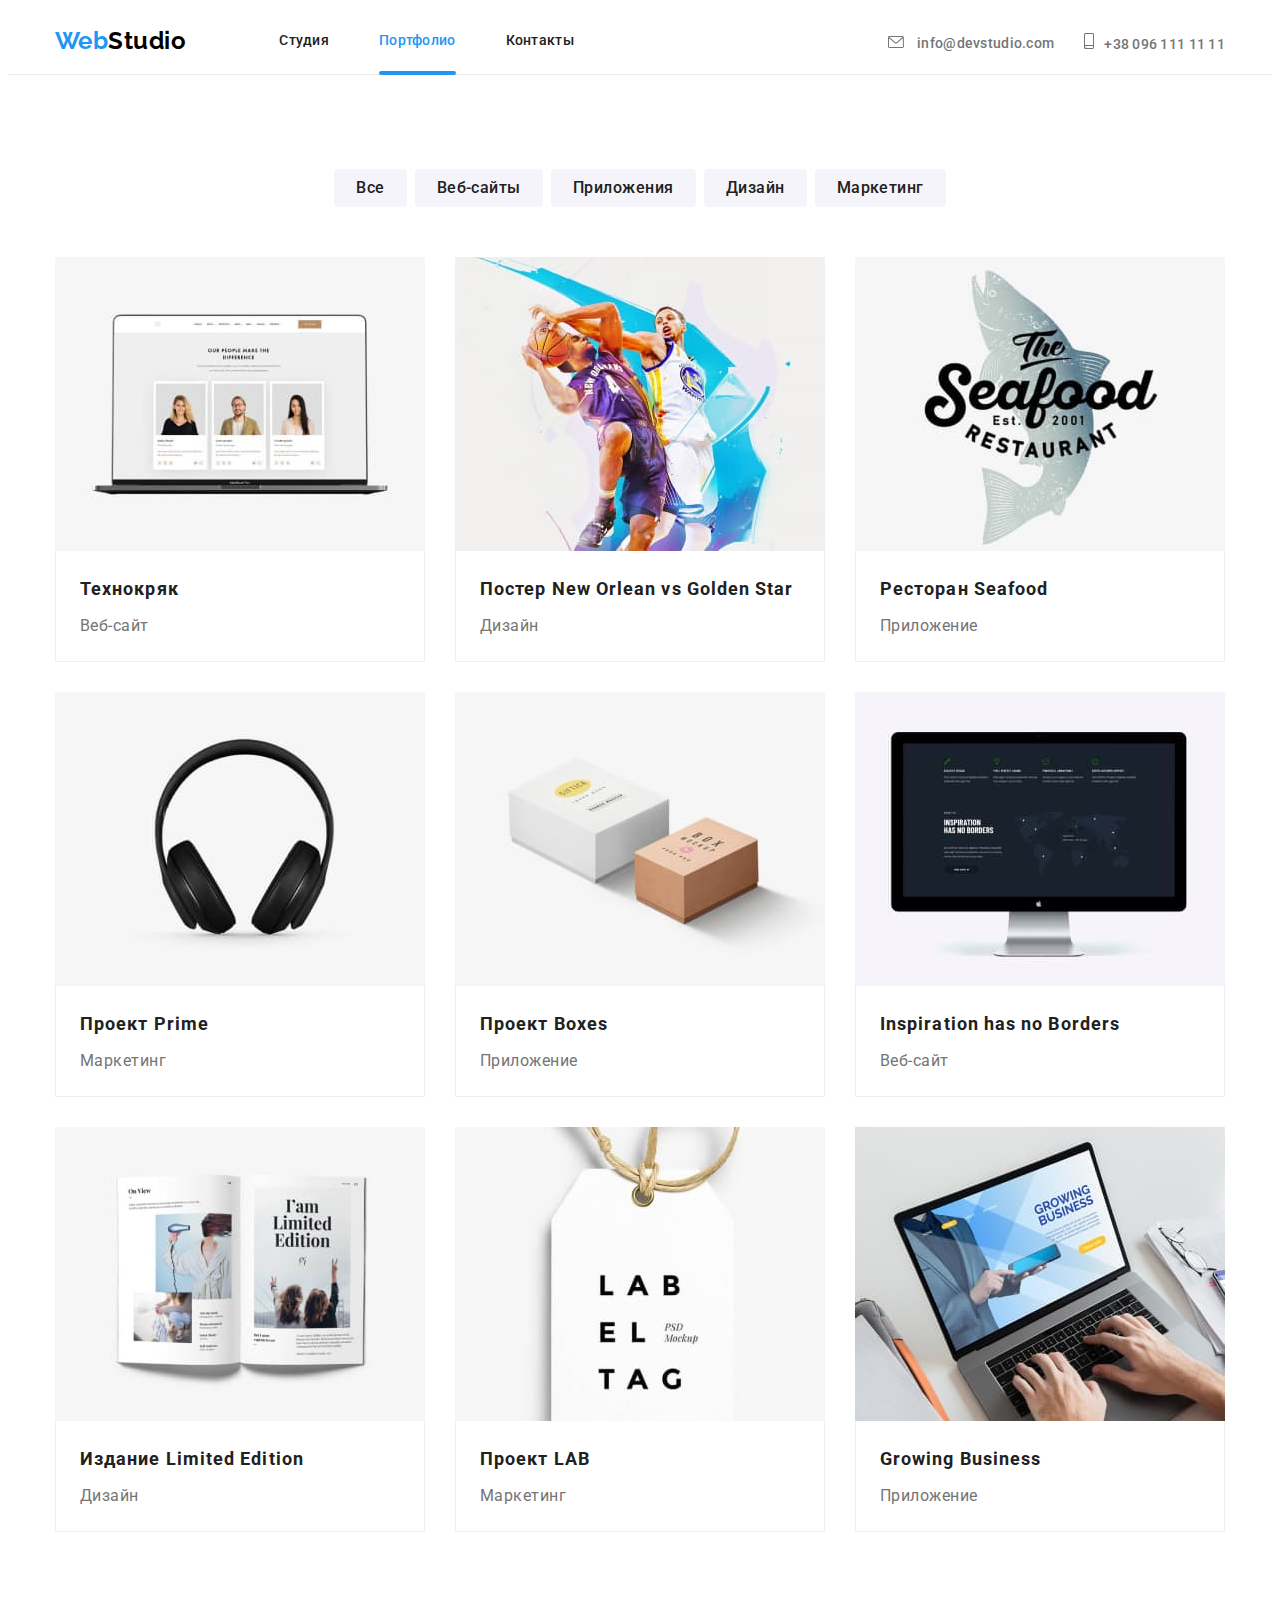
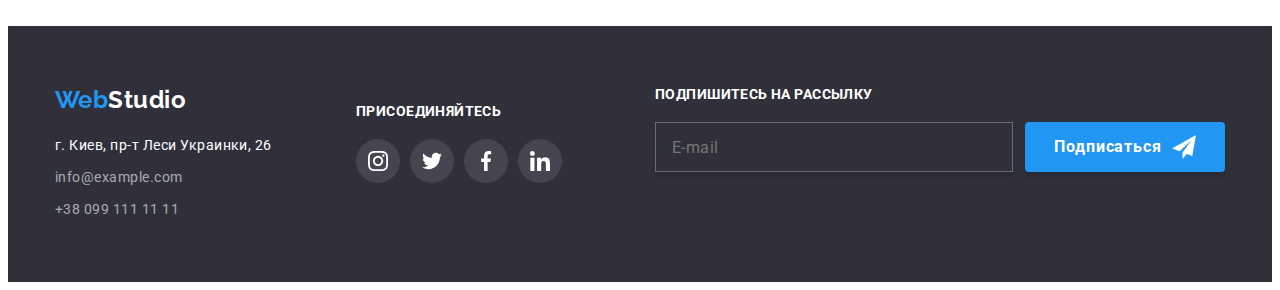
==== commit 1fdff040: "homework#8 with script" ====
--- a/portfolio.html
+++ b/portfolio.html
@@ -436,7 +436,7 @@
         </div>
         </div>
     </footer>
-    <script src="./js/menu.js "></script>
+    <script src="./js/mobile-menu.js "></script>
 </body>
 
 </html>--- a/css/main.min.css
+++ b/css/main.min.css
@@ -1 +1 @@
-h1,h2,h3,h4,h5,h6,p{margin:0}img{display:block;max-width:100%;height:auto;width:100%}:root{--bacground-white: #ffffff;--hero-link-color: #ffffff;--link-color: #2196f3;--main-text-color: #212121;--secondary-text-color: #757575}.visually-hidden{position:absolute;white-space:nowrap;width:1px;height:1px;overflow:hidden;border:0;padding:0;clip:rect(0 0 0 0);clip-path:inset(50%);margin:-1px}html{box-sizing:border-box}*,*::before,::after{box-sizing:inherit}body{color:#212121;font-family:"Roboto",sans-serif;background-color:#fff;letter-spacing:.03em}ul{margin:0;padding-left:0;list-style:none}.conteiner{width:100%;padding-left:15px;padding-right:15px;margin:0 auto}@media screen and (min-width: 480px){.conteiner{max-width:480px}}@media screen and (min-width: 768px){.conteiner{max-width:768px}}@media screen and (min-width: 1200px){.conteiner{max-width:1200px}}.section{padding-top:60px;padding-bottom:60px}@media screen and (min-width: 1200px){.section{padding-top:94px;padding-bottom:94px}}.clients__title{font-weight:700;font-size:28px;line-height:33px;text-align:center;color:var(--main-text-color);margin-bottom:50px}.clients__list{list-style:none;display:flex;padding:0;flex-wrap:wrap;gap:30px}.clients__item{flex-basis:calc((100% - 30px)/2);width:100%;height:92px}@media screen and (min-width: 720px){.clients__item{flex-basis:calc((100% - 60px)/3)}}@media screen and (min-width: 1200px){.clients__item{flex-basis:calc((100% - 150px)/6)}}.clients__link{display:flex;justify-content:center;align-items:center;width:100%;height:100%;fill:#afb1b8;border:1px solid #afb1b8;border-radius:4px;transition-property:border;transition-duration:250ms;transition-timing-function:cubic-bezier(0.4, 0, 0.2, 1)}.clients__link:hover,.clients__link:focus{border:1px solid var(--link-color)}.clients__icon{transition-property:fill;transition-duration:250ms;transition-timing-function:cubic-bezier(0.4, 0, 0.2, 1)}.clients__link:hover>.clients__icon,.clients__link:focus>.clients__icon{fill:var(--link-color)}.directions.section.hidden{display:none}@media screen and (min-width: 1200px){.directions.section.hidden{display:block}}.directions__list{list-style:none;padding-left:0;margin-top:0;margin-bottom:0;display:flex;gap:30px}.directions__item{flex-basis:calc((100% - 60px)/3);position:relative;display:block}.directions__title{font-weight:700;font-size:36px;line-height:1.16;text-align:center;color:var(--main-text-color);margin-bottom:50px}.direction__text{font-family:"Roboto";font-weight:700;font-size:14px;line-height:1.1428571429;text-align:center;text-transform:uppercase;color:var(--bacground-white);display:flex;justify-content:center;align-items:center;width:370px;height:70px;background:rgba(47,48,58,.8);position:absolute;bottom:0}.directions__img{display:block}.btn-list,.examples{list-style:none;padding:0;margin-top:0;margin-bottom:0}.btn-list{margin-bottom:50px;display:flex;flex-wrap:wrap;row-gap:15px;column-gap:8px;justify-content:flex-start}@media screen and (min-width: 768px){.btn-list{justify-content:center}}.btn-item{font-family:inherit;font-weight:500;font-size:16px;line-height:1.62;text-align:center;color:var(--main-text-color);background-color:#f5f4fa;letter-spacing:inherit;padding:6px 22px;border-radius:4px;border:none;transition-property:background-color,color;transition-duration:250ms;transition-timing-function:cubic-bezier(0.4, 0, 0.2, 1)}.btn-item:hover,.btn-item:focus{color:var(--hero-link-color);background-color:var(--link-color);box-shadow:0px 3px 1px rgba(0,0,0,.1),0px 1px 2px rgba(0,0,0,.08),0px 2px 2px rgba(0,0,0,.12)}.examples{display:inline-flex;flex-wrap:wrap;gap:30px}.examples-item{flex-basis:100%;position:relative;transition-property:box-shadow;transition-duration:250ms;transition-timing-function:cubic-bezier(0.4, 0, 0.2, 1)}@media screen and (min-width: 768px){.examples-item{flex-basis:calc((100% - 30px)/2)}}@media screen and (min-width: 1200px){.examples-item{flex-basis:calc((100% - 60px)/3)}}.examples-item:hover,.examples-item:focus{box-shadow:0px 1px 1px rgba(0,0,0,.12),0px 4px 4px rgba(0,0,0,.06),1px 4px 6px rgba(0,0,0,.16)}.examples-img{display:block;max-width:100%}@media screen and (min-width: 768px){.examples-img{width:354px;height:294px}}@media screen and (min-width: 1200px){.examples-img{width:370px;height:294px}}.examples-title{margin-bottom:4px;font-weight:700;font-size:18px;line-height:2;letter-spacing:.06em;color:var(--main-text-color)}.examples-text{font-size:16px;line-height:1.88;color:var(--secondary-text-color)}.card-content{padding:20px 24px;background:#fff;border-bottom:1px solid #eee;border-right:1px solid #eee;border-left:1px solid #eee}.example-top{position:relative;overflow:hidden}.overley-text{position:absolute;transform:translateY(100%);font-size:400;font-size:18px;line-height:1.5555555556;color:#fff;padding:63px 25px;background:rgba(33,150,243,.9);top:0;display:flex;height:100%;transition-property:transform;transition-duration:250ms;transition-timing-function:cubic-bezier(0.4, 0, 0.2, 1)}.examples-item:hover .overley-text{transform:translateY(0)}.footer{padding-top:60px;padding-bottom:60px;background-color:#2f303a;width:100%}.conteiner.block{text-align:center}@media screen and (min-width: 768px){.conteiner.block{display:flex;flex-wrap:wrap}}@media screen and (min-width: 1200px){.conteiner.block{text-align:start}}.footer__contacts{flex-basis:100%}@media screen and (min-width: 768px){.footer__contacts{flex-basis:50%}}@media screen and (min-width: 1200px){.footer__contacts{flex-basis:231px}}.logo--footer{color:var(--hero-link-color)}.footer__post-address{font-weight:400;font-size:14px;line-height:1.71;color:var(--hero-link-color);font-style:normal;margin-top:20px}.footer__virtual{list-style:none;padding-left:0;margin-top:8px;margin-bottom:0}.footer__interactive:last-child{margin-top:8px}.footer__connection{font-family:"Roboto";font-size:14px;line-height:1.71;color:rgba(255,255,255,.6);text-decoration:none}.footer__network-address{margin-top:60px;flex-basis:100%}@media screen and (min-width: 768px){.footer__network-address{margin-top:5px;flex-basis:50%}}@media screen and (min-width: 1200px){.footer__network-address{flex-basis:206px}}@media screen and (min-width: 1200px){.footer__network-address{margin-left:70px;padding-top:12px}}.footer__list{list-style:none;display:flex;justify-content:center}.footer__soc-networks{width:44px;height:44px;margin-left:10px}.footer__soc-networks:first-child{margin-left:0}.footer__title{margin-bottom:20px;color:var(--bacground-white);font-family:"Roboto";font-weight:700;font-size:14px;line-height:1.1428571429;letter-spacing:.03em;text-transform:uppercase}.footer__link{display:flex;justify-content:center;align-items:center;width:100%;height:100%;border-radius:50%;background-color:rgba(255,255,255,.1);transition-property:background-color;transition-duration:250ms;transition-timing-function:cubic-bezier(0.4, 0, 0.2, 1)}.footer__link:hover,.footer__link:focus{background-color:var(--link-color)}.footer__icon{fill:var(--bacground-white)}.footer__subsccrible{margin-top:60px;flex-basis:100%}@media screen and (min-width: 1200px){.footer__subsccrible{margin-left:auto;margin-top:0;flex-basis:570px}}.footer__caption{font-family:"Roboto";font-weight:700;font-size:14px;line-height:1.1428571429;letter-spacing:.03em;text-transform:uppercase;color:#fff;padding-top:12px;margin-bottom:20px}@media screen and (min-width: 768px){.footer__caption{padding-top:0}}@media screen and (min-width: 1200px){.footer__form{display:flex}}.footer__input{height:50px;width:100%;max-width:450px;background-color:rgba(0,0,0,0);padding-left:16px;border:1px solid rgba(255,255,255,.3);box-shadow:0px 4px 4px rgba(0,0,0,.15);outline:rgba(0,0,0,0);transition-property:border-color;transition-duration:250ms;transition-timing-function:cubic-bezier(0.4, 0, 0.2, 1);font-family:"Roboto";font-size:16px;line-height:1.25;letter-spacing:.03em;color:rgba(255,255,255,.6);margin-bottom:20px}.footer__input:focus{border-color:var(--link-color)}@media screen and (min-width: 1200px){.footer__input{width:358px}}.footer__btn{width:200px;height:50px;background:#2196f3;box-shadow:0px 4px 4px rgba(0,0,0,.15);border-radius:4px;border:0;margin:0 auto;padding:0;display:flex;justify-content:center;align-items:center;font-family:"Roboto";font-weight:700;font-size:16px;line-height:1.875;letter-spacing:.06em;color:#fff;transition-property:background-color;transition-duration:250ms;transition-timing-function:cubic-bezier(0.4, 0, 0.2, 1);text-align:center}.footer__btn:hover,.footer__btn:focus{background-color:#188ce8}@media screen and (min-width: 1200px){.footer__btn{margin-left:12px}}.footer__send{width:24px;height:24px;margin-left:10px;fill:#fff}.header{background-color:#fff;border-bottom:1px solid #ececec;position:relative}.header .conteiner{display:flex;align-items:center}.nav{display:none;align-items:center;height:100%}@media screen and (min-width: 768px){.nav{display:flex}}.logo{font-family:"Raleway";font-weight:700;font-size:24px;line-height:1.1666666667;text-decoration:none}.logo--header{color:#000;margin-right:auto}@media screen and (min-width: 768px){.logo--header{margin-right:88px}}.logo__word{color:var(--link-color)}.nav__list{list-style:none;padding:0;display:flex;align-items:center}.nav__link{display:flex;font-weight:500;font-size:14px;line-height:1.14;letter-spacing:.02em;color:var(--main-text-color);text-decoration:none;padding-top:25px;padding-bottom:25px;transition-property:color;transition-duration:250ms;transition-timing-function:cubic-bezier(0.4, 0, 0.2, 1)}.nav__link:hover,.nav__link:focus{color:var(--link-color)}.nav__list .nav__link.current{color:var(--link-color)}.nav__item{height:100%;position:relative}.nav__item:not(:last-child){margin-right:50px}.nav__link.current::after{content:"";width:100%;height:4px;background:#2196f3;border-radius:2px;display:flex;position:absolute;bottom:-1px}.header__list{list-style:none;padding:0;align-items:center;margin-left:auto;display:none}@media screen and (min-width: 768px){.header__list{display:block;margin-left:auto}}@media screen and (min-width: 1200px){.header__list{display:flex;margin-left:auto;gap:30px}}.header__connect{height:16px}.header__connect:not(:last-child){margin-right:50px}@media screen and (min-width: 768px){.header__connect:not(:last-child){margin-right:0}}.header__link{width:100%;height:100%;font-weight:500;font-size:14px;line-height:1.14;letter-spacing:.02em;color:var(--secondary-text-color);text-decoration:none;transition-property:color;transition-duration:250ms;transition-timing-function:cubic-bezier(0.4, 0, 0.2, 1)}.header__link:hover,.header__link:focus{color:var(--link-color)}.header__number{margin-left:10px}.header__icon{fill:var(--secondary-text-color);transition-property:fill;transition-duration:250ms;transition-timing-function:cubic-bezier(0.4, 0, 0.2, 1)}.header__link:hover>.header__icon,.header__link:focus>.header__icon{fill:var(--link-color)}.contact__link{text-decoration:none}.contact__number{font-family:"Roboto";font-style:normal;font-weight:500;font-size:24px;line-height:1.1666666667;letter-spacing:.02em;color:#757575}.burger-btn{display:block;margin-left:auto;width:40px;height:40px}@media screen and (min-width: 768px){.burger-btn{display:none}}.mob__menu{display:flex;flex-direction:column;justify-content:space-between;position:fixed;z-index:2;top:0;left:0;width:100vw;height:100vh;background-color:#fff;padding-top:10px}@media screen and (min-width: 768px){.mob__menu{display:none}}.mob__list{display:flex;flex-direction:column;gap:32px}.mob__link{font-family:"Roboto";font-weight:500;font-size:40px;line-height:1.175;letter-spacing:.02em;color:var(--main-text-color);text-decoration:none;padding:0;transition-property:color;transition-duration:250ms;transition-timing-function:cubic-bezier(0.4, 0, 0.2, 1)}.mob__link:hover,.mob__link:focus{color:var(--link-color)}.mob__btn{position:absolute;right:15px;top:10px}.mob__top{padding-left:40px}.mob__bottom{padding-left:40px}.mob__soc-networks{margin-top:64px;display:flex;gap:10px}.mob__soc-items{list-style:none}.mob__soc-items .before::before{content:"";width:22px;height:0px;border:1px solid rgba(33,33,33,.2);margin-right:10px}.mob__soc-link{text-decoration:none}.contact__connect:not(:last-child){margin-bottom:32px}.hero__title{display:inline-block;font-weight:900;font-size:26px;line-height:1.6153846154;text-align:center;letter-spacing:.06em;text-transform:uppercase;color:var(--hero-link-color);margin-bottom:30px;max-width:360px;text-align:center}@media screen and (min-width: 1200px){.hero__title{max-width:696px;font-size:44px;line-height:1.36}}.hero{width:100%;background-color:#2f303a;margin:0 auto}@media screen and (min-width: 1200px){.hero{max-width:1600px;height:600px}}.hero__content{width:100%;min-height:400px;padding-top:118px;padding-bottom:118px;text-align:center;background-color:#2f303a;background-image:linear-gradient(rgba(47, 48, 58, 0.4), rgba(47, 48, 58, 0.4)),url(../image/hero-bg.jpg);background-repeat:no-repeat;background-position:center;background-size:cover}@media screen and (min-width: 1200px){.hero__content{width:100%;padding-top:200px;padding-bottom:200px;max-height:600px}}.hero__btn{font-family:inherit;font-weight:700;font-size:16px;line-height:1.875;display:flex;align-items:center;text-align:center;letter-spacing:.06em;color:var(--hero-link-color);background-color:var(--link-color);min-width:132px;border:0;border-radius:4px;padding:10px 32px 10px 32px;margin-right:auto;margin-left:auto;transition-property:background-color;transition-duration:250ms;transition-timing-function:cubic-bezier(0.4, 0, 0.2, 1)}.hero__btn:hover,.hero__btn:focus{background-color:#188ce8}@media screen and (min-width: 1200px){.hero__btn{font-size:16px;line-height:1.88}}.modal__backdrop{position:fixed;top:0;left:0;width:100%;height:100%;background:rgba(0,0,0,.2);transition:opacity 500ms linear,visibility 500ms linear}.modal{position:absolute;width:450px;height:609px;background-color:#fff;top:50%;left:50%;transform:translate(-50%, -50%) scale(1) rotate(0);transition:transform 300ms linear;padding:40px}@media screen and (min-width: 1200px){.modal{width:528px;min-height:581px}}.modal__close{position:absolute;top:8px;right:8px;width:30px;height:30px;border-radius:50%;border:1px solid gba(0, 0, 0, 0.1);background-color:#fff;display:flex;justify-content:center;align-items:center;outline:rgba(0,0,0,0);transition-property:border-color,cursor;transition-duration:250ms;transition-timing-function:cubic-bezier(0.4, 0, 0.2, 1)}.modal__close:hover,.modal__close:focus{cursor:pointer;border-color:var(--link-color)}.modal__cross{transition-property:fill;transition-duration:250ms;transition-timing-function:cubic-bezier(0.4, 0, 0.2, 1)}.modal__close:hover .modal__cross,.modal__close:focus .modal__cross{fill:var(--link-color)}.is-hidden{opacity:0;visibility:hidden;pointer-events:none}.modal__backdrop.is-hidden .modal{transform:translate(-50%, -50%) scale(0) rotate(-360deg)}.modal__element{margin-bottom:10px}.modal__title{font-family:"Roboto";font-weight:700;font-size:20px;line-height:1.15;text-align:center;letter-spacing:.03em;color:var(--main-text-color);margin-bottom:12px}.modal__input{background-color:rgba(0,0,0,0);padding-left:42px;width:100%;height:40px;border:1px solid rgba(33,33,33,.2);border-radius:4px;outline:rgba(0,0,0,0);transition-property:border-color;transition-duration:250ms;transition-timing-function:cubic-bezier(0.4, 0, 0.2, 1)}.modal__input:focus{border-color:#2196f3}.modal__field{position:relative;margin-bottom:10px;margin-top:4px}.modal__icon{position:absolute;left:12px;top:50%;transform:translateY(-50%);transition-property:fill;transition-duration:250ms;transition-timing-function:cubic-bezier(0.4, 0, 0.2, 1)}.modal__input:focus+.modal__icon{fill:#2196f3}.modal__element{font-family:"Roboto";font-weight:400;font-size:12px;line-height:1.1666666667;color:#757575}.modal__comments{width:100%;height:120px;padding:12px 16px 12px 16px;margin-top:4px;outline:rgba(0,0,0,0);border:1px solid rgba(33,33,33,.2);transition-property:border-color;transition-duration:250ms;transition-timing-function:cubic-bezier(0.4, 0, 0.2, 1);resize:none}.modal__comments:focus{border-color:var(--link-color)}.modal__comments::placeholder{font-family:"Roboto";font-size:14px;line-height:1.1428571429;letter-spacing:.01em;color:rgba(117,117,117,.5)}.modal__line{margin-top:20px;margin-bottom:30px;justify-content:center;align-items:center}.modal__checkbox{display:flex}.modal__agreement{font-family:"Roboto";font-size:12px;line-height:1.1666666667;letter-spacing:.03em;color:#757575;display:flex;align-items:center}.modal__link{color:var(--link-color)}.modal__agreement span{display:flex;justify-content:center;align-items:center;width:16px;height:15px;border-radius:2px;border:1px solid var(--main-text-color);margin-right:7px;transition-property:background-color;transition-duration:250ms;transition-timing-function:cubic-bezier(0.4, 0, 0.2, 1)}.modal__checkbox:checked+.modal__agreement span{background-color:#2196f3;border:none}.modal__tick{fill:rgba(0,0,0,0);transition-property:fill;transition-duration:250ms;transition-timing-function:cubic-bezier(0.4, 0, 0.2, 1)}.modal__checkbox:checked+.modal__agreement .modal__tick{fill:#fff}.modal__submit{width:200px;height:50px;background:#188ce8;box-shadow:0px 4px 4px rgba(0,0,0,.15);border-radius:4px;border:none;padding:10px 55px 10px 55px;font-family:"Roboto";font-weight:700;font-size:16px;line-height:1.875;letter-spacing:.06em;color:#fff;display:block;margin:0 auto}.principles.section{padding-bottom:0}.principles__list{list-style:none;display:flex;padding-left:0;margin-top:0;margin-bottom:0;flex-wrap:wrap;gap:30px}.principles__card{flex-basis:100%}@media screen and (min-width: 780px){.principles__card{flex-basis:calc((100% - 30px)/2)}}@media screen and (min-width: 1200px){.principles__card{flex-basis:calc((100% - 90px)/4)}}.principles__title{font-weight:700;font-size:14px;line-height:1.14;text-transform:uppercase;color:var(--main-text-color);margin-bottom:10px;text-align:center}.principles__text{font-size:14px;line-height:1.71;color:var(--secondary-text-color)}.principles__icon{display:block;width:70px;height:70px;transition-property:fill;transition-duration:250ms;transition-timing-function:cubic-bezier(0.4, 0, 0.2, 1)}.principles__content:hover>.principles__icon,.principles__content:focus>.principles__icon{fill:var(--link-color)}.principles__content{margin-bottom:30px;width:100%;height:120px;background-color:#f5f4fa;border-radius:4px;display:flex;justify-content:center;align-items:center}.team{background-color:#f5f4fa}.team__title{font-weight:700;font-size:36px;line-height:1.16;text-align:center;color:var(--main-text-color);margin-bottom:50px}.team__list{list-style:none;padding-left:0;margin-right:0;margin-left:0;display:flex;flex-wrap:wrap;gap:30px}.team__card{width:100%;background-color:#fff;border-radius:0px 0px 4px 4px;box-shadow:0px 1px 3px rgba(0,0,0,.12),0px 1px 1px rgba(0,0,0,.14),0px 2px 1px rgba(0,0,0,.2)}@media screen and (min-width: 720px){.team__card{flex-basis:calc((100% - 30px)/2)}}@media screen and (min-width: 1200px){.team__card{flex-basis:calc((100% - 90px)/4)}}.team__content{padding-top:30px;padding-bottom:30px;text-align:center}.team__members{font-weight:500;font-size:16px;line-height:1.18;color:var(--main-text-color);margin-bottom:10px}.team__text{font-size:16px;line-height:1.18;color:var(--secondary-text-color);margin-bottom:16px}.team__contacts{list-style:none;display:flex;justify-content:center}.team__soc-networks{width:44px;height:44px;margin-left:10px}.team__soc-networks:first-child{margin-left:0}.team__link{display:flex;justify-content:center;align-items:center;width:100%;height:100%;border-radius:50%;border:none;outline:rgba(0,0,0,0)}.team__link:hover,.team__link:focus{background-color:var(--link-color);transition-property:background-color;transition-duration:250ms;transition-timing-function:cubic-bezier(0.4, 0, 0.2, 1)}.team__icons{fill:#afb1b8;transition-property:fill;transition-duration:250ms;transition-timing-function:cubic-bezier(0.4, 0, 0.2, 1)}.team__link:hover>.team__icons,.team__link:focus>.team__icons{fill:var(--bacground-white)}/*# sourceMappingURL=main.min.css.map */+h1,h2,h3,h4,h5,h6,p{margin:0}img{display:block;max-width:100%;height:auto;width:100%}:root{--bacground-white: #ffffff;--hero-link-color: #ffffff;--link-color: #2196f3;--main-text-color: #212121;--secondary-text-color: #757575}.visually-hidden{position:absolute;white-space:nowrap;width:1px;height:1px;overflow:hidden;border:0;padding:0;clip:rect(0 0 0 0);clip-path:inset(50%);margin:-1px}html{box-sizing:border-box}*,*::before,::after{box-sizing:inherit}body{color:#212121;font-family:"Roboto",sans-serif;background-color:#fff;letter-spacing:.03em}ul{margin:0;padding-left:0;list-style:none}.conteiner{width:100%;padding-left:15px;padding-right:15px;margin:0 auto}@media screen and (min-width: 480px){.conteiner{max-width:480px}}@media screen and (min-width: 768px){.conteiner{max-width:768px}}@media screen and (min-width: 1200px){.conteiner{max-width:1200px}}.section{padding-top:60px;padding-bottom:60px}@media screen and (min-width: 1200px){.section{padding-top:94px;padding-bottom:94px}}.clients__title{font-weight:700;font-size:28px;line-height:33px;text-align:center;color:var(--main-text-color);margin-bottom:50px}@media screen and (min-width: 1200px){.clients__title{font-size:36px;line-height:1.16}}.clients__list{list-style:none;display:flex;padding:0;flex-wrap:wrap;gap:30px}.clients__item{flex-basis:calc((100% - 30px)/2);width:100%;height:92px}@media screen and (min-width: 720px){.clients__item{flex-basis:calc((100% - 60px)/3)}}@media screen and (min-width: 1200px){.clients__item{flex-basis:calc((100% - 150px)/6)}}.clients__link{display:flex;justify-content:center;align-items:center;width:100%;height:100%;fill:#afb1b8;border:1px solid #afb1b8;border-radius:4px;transition-property:border;transition-duration:250ms;transition-timing-function:cubic-bezier(0.4, 0, 0.2, 1)}.clients__link:hover,.clients__link:focus{border:1px solid var(--link-color)}.clients__icon{transition-property:fill;transition-duration:250ms;transition-timing-function:cubic-bezier(0.4, 0, 0.2, 1)}.clients__link:hover>.clients__icon,.clients__link:focus>.clients__icon{fill:var(--link-color)}.directions.section.hidden{display:none}@media screen and (min-width: 1200px){.directions.section.hidden{display:block}}.directions__list{list-style:none;padding-left:0;margin-top:0;margin-bottom:0;display:flex;gap:30px}.directions__item{flex-basis:calc((100% - 60px)/3);position:relative;display:block}.directions__title{font-weight:700;font-size:36px;line-height:1.16;text-align:center;color:var(--main-text-color);margin-bottom:50px}.direction__text{font-family:"Roboto";font-weight:700;font-size:14px;line-height:1.1428571429;text-align:center;text-transform:uppercase;color:var(--bacground-white);display:flex;justify-content:center;align-items:center;width:370px;height:70px;background:rgba(47,48,58,.8);position:absolute;bottom:0}.directions__img{display:block}.btn-list,.examples{list-style:none;padding:0;margin-top:0;margin-bottom:0}.btn-list{margin-bottom:50px;display:flex;flex-wrap:wrap;row-gap:15px;column-gap:8px;justify-content:flex-start}@media screen and (min-width: 768px){.btn-list{justify-content:center}}.btn-item{font-family:inherit;font-weight:500;font-size:16px;line-height:1.62;text-align:center;color:var(--main-text-color);background-color:#f5f4fa;letter-spacing:inherit;padding:6px 22px;border-radius:4px;border:none;transition-property:background-color,color;transition-duration:250ms;transition-timing-function:cubic-bezier(0.4, 0, 0.2, 1)}.btn-item:hover,.btn-item:focus{color:var(--hero-link-color);background-color:var(--link-color);box-shadow:0px 3px 1px rgba(0,0,0,.1),0px 1px 2px rgba(0,0,0,.08),0px 2px 2px rgba(0,0,0,.12)}.examples{display:inline-flex;flex-wrap:wrap;gap:30px}.examples-item{flex-basis:100%;position:relative;transition-property:box-shadow;transition-duration:250ms;transition-timing-function:cubic-bezier(0.4, 0, 0.2, 1)}@media screen and (min-width: 768px){.examples-item{flex-basis:calc((100% - 30px)/2)}}@media screen and (min-width: 1200px){.examples-item{flex-basis:calc((100% - 60px)/3)}}.examples-item:hover,.examples-item:focus{box-shadow:0px 1px 1px rgba(0,0,0,.12),0px 4px 4px rgba(0,0,0,.06),1px 4px 6px rgba(0,0,0,.16)}.examples-img{display:block;max-width:100%}@media screen and (min-width: 768px){.examples-img{width:354px;height:294px}}@media screen and (min-width: 1200px){.examples-img{width:370px;height:294px}}.examples-title{margin-bottom:4px;font-weight:700;font-size:18px;line-height:2;letter-spacing:.06em;color:var(--main-text-color)}.examples-text{font-size:16px;line-height:1.88;color:var(--secondary-text-color)}.card-content{padding:20px 24px;background:#fff;border-bottom:1px solid #eee;border-right:1px solid #eee;border-left:1px solid #eee}.example-top{position:relative;overflow:hidden}.overley-text{position:absolute;transform:translateY(100%);font-size:400;font-size:18px;line-height:1.5555555556;color:#fff;padding:63px 25px;background:rgba(33,150,243,.9);top:0;display:flex;height:100%;transition-property:transform;transition-duration:250ms;transition-timing-function:cubic-bezier(0.4, 0, 0.2, 1)}.examples-item:hover .overley-text{transform:translateY(0)}.footer{padding-top:60px;padding-bottom:60px;background-color:#2f303a;width:100%}.conteiner.block{text-align:center}@media screen and (min-width: 768px){.conteiner.block{display:flex;flex-wrap:wrap}}@media screen and (min-width: 1200px){.conteiner.block{text-align:start}}.footer__contacts{flex-basis:100%}@media screen and (min-width: 768px){.footer__contacts{flex-basis:50%}}@media screen and (min-width: 1200px){.footer__contacts{flex-basis:231px}}.logo--footer{color:var(--hero-link-color)}.footer__post-address{font-weight:400;font-size:14px;line-height:1.71;color:var(--hero-link-color);font-style:normal;margin-top:20px}.footer__virtual{list-style:none;padding-left:0;margin-top:8px;margin-bottom:0}.footer__interactive:last-child{margin-top:8px}.footer__connection{font-family:"Roboto";font-size:14px;line-height:1.71;color:rgba(255,255,255,.6);text-decoration:none}.footer__network-address{margin-top:60px;flex-basis:100%}@media screen and (min-width: 768px){.footer__network-address{margin-top:5px;flex-basis:50%}}@media screen and (min-width: 1200px){.footer__network-address{flex-basis:206px}}@media screen and (min-width: 1200px){.footer__network-address{margin-left:70px;padding-top:12px}}.footer__list{list-style:none;display:flex;justify-content:center}.footer__soc-networks{width:44px;height:44px;margin-left:10px}.footer__soc-networks:first-child{margin-left:0}.footer__title{margin-bottom:20px;color:var(--bacground-white);font-family:"Roboto";font-weight:700;font-size:14px;line-height:1.1428571429;letter-spacing:.03em;text-transform:uppercase}.footer__link{display:flex;justify-content:center;align-items:center;width:100%;height:100%;border-radius:50%;background-color:rgba(255,255,255,.1);transition-property:background-color;transition-duration:250ms;transition-timing-function:cubic-bezier(0.4, 0, 0.2, 1)}.footer__link:hover,.footer__link:focus{background-color:var(--link-color)}.footer__icon{fill:var(--bacground-white)}.footer__subsccrible{margin-top:60px;flex-basis:100%}@media screen and (min-width: 1200px){.footer__subsccrible{margin-left:auto;margin-top:0;flex-basis:570px}}.footer__caption{font-family:"Roboto";font-weight:700;font-size:14px;line-height:1.1428571429;letter-spacing:.03em;text-transform:uppercase;color:#fff;padding-top:12px;margin-bottom:20px}@media screen and (min-width: 768px){.footer__caption{padding-top:0}}@media screen and (min-width: 1200px){.footer__form{display:flex}}.footer__input{height:50px;width:100%;max-width:450px;background-color:rgba(0,0,0,0);padding-left:16px;border:1px solid rgba(255,255,255,.3);box-shadow:0px 4px 4px rgba(0,0,0,.15);outline:rgba(0,0,0,0);transition-property:border-color;transition-duration:250ms;transition-timing-function:cubic-bezier(0.4, 0, 0.2, 1);font-family:"Roboto";font-size:16px;line-height:1.25;letter-spacing:.03em;color:rgba(255,255,255,.6);margin-bottom:20px}.footer__input:focus{border-color:var(--link-color)}@media screen and (min-width: 1200px){.footer__input{width:358px}}.footer__btn{width:200px;height:50px;background:#2196f3;box-shadow:0px 4px 4px rgba(0,0,0,.15);border-radius:4px;border:0;margin:0 auto;padding:0;display:flex;justify-content:center;align-items:center;font-family:"Roboto";font-weight:700;font-size:16px;line-height:1.875;letter-spacing:.06em;color:#fff;transition-property:background-color;transition-duration:250ms;transition-timing-function:cubic-bezier(0.4, 0, 0.2, 1);text-align:center}.footer__btn:hover,.footer__btn:focus{background-color:#188ce8}@media screen and (min-width: 1200px){.footer__btn{margin-left:12px}}.footer__send{width:24px;height:24px;margin-left:10px;fill:#fff}.header{background-color:#fff;border-bottom:1px solid #ececec;position:relative}.header .conteiner{display:flex;align-items:center}.nav{display:none;align-items:center;height:100%}@media screen and (min-width: 768px){.nav{display:flex}}.logo{font-family:"Raleway";font-weight:700;font-size:24px;line-height:1.1666666667;text-decoration:none}.logo--header{color:#000;margin-right:auto}@media screen and (min-width: 768px){.logo--header{margin-right:88px}}@media screen and (min-width: 1200px){.logo--header{margin-right:93px}}.logo__word{color:var(--link-color)}.nav__list{list-style:none;padding:0;display:flex;align-items:center}.nav__link{display:flex;font-weight:500;font-size:14px;line-height:1.14;letter-spacing:.02em;color:var(--main-text-color);text-decoration:none;padding-top:25px;padding-bottom:25px;transition-property:color;transition-duration:250ms;transition-timing-function:cubic-bezier(0.4, 0, 0.2, 1)}.nav__link:hover,.nav__link:focus{color:var(--link-color)}.nav__list .nav__link.current{color:var(--link-color)}.nav__item{height:100%;position:relative}.nav__item:not(:last-child){margin-right:50px}.nav__link.current::after{content:"";width:100%;height:4px;background:#2196f3;border-radius:2px;display:flex;position:absolute;bottom:-1px}.header__list{list-style:none;padding:0;align-items:center;margin-left:auto;display:none}@media screen and (min-width: 768px){.header__list{display:block;margin-left:auto}}@media screen and (min-width: 1200px){.header__list{display:flex;margin-left:auto;gap:30px}}.header__connect{height:16px}.header__connect:not(:last-child){margin-right:50px}@media screen and (min-width: 768px){.header__connect:not(:last-child){margin-right:0}}.header__link{width:100%;height:100%;font-weight:500;font-size:14px;line-height:1.14;letter-spacing:.02em;color:var(--secondary-text-color);text-decoration:none;transition-property:color;transition-duration:250ms;transition-timing-function:cubic-bezier(0.4, 0, 0.2, 1)}.header__link:hover,.header__link:focus{color:var(--link-color)}.header__number{margin-left:10px}.header__icon{fill:var(--secondary-text-color);transition-property:fill;transition-duration:250ms;transition-timing-function:cubic-bezier(0.4, 0, 0.2, 1)}.header__link:hover>.header__icon,.header__link:focus>.header__icon{fill:var(--link-color)}.burger-btn{display:block;margin-left:auto;width:40px;height:40px;background-color:rgba(0,0,0,0);border:none;cursor:pointer}@media screen and (min-width: 768px){.burger-btn{display:none}}.burger-icon{transition-property:fill;transition-duration:250ms;transition-timing-function:cubic-bezier(0.4, 0, 0.2, 1)}.burger-btn:hover>.burger-icon,.burger-btn:focus>.burger-icon,.burger-btn:active>.burger-icon{fill:var(--link-color)}.mob__menu{display:flex;flex-direction:column;justify-content:space-between;position:fixed;z-index:2;top:0;left:0;width:100vw;height:100vh;background-color:#fff;padding-top:10px}@media screen and (min-width: 768px){.mob__menu{display:none}}.mob__list{display:flex;flex-direction:column;gap:32px}.mob__link{font-family:"Roboto";font-weight:500;font-size:40px;line-height:1.175;letter-spacing:.02em;color:var(--main-text-color);text-decoration:none;padding:0;transition-property:color;transition-duration:250ms;transition-timing-function:cubic-bezier(0.4, 0, 0.2, 1)}.mob__link:hover,.mob__link:focus{color:var(--link-color)}.mob__btn{position:absolute;right:15px;top:10px;background-color:rgba(0,0,0,0);border:none;cursor:pointer}.mob__btn:active>.mob__close,.mob__btn:hover>.mob__close,.mob__btn:focus>.mob__close{fill:var(--link-color)}.contact__link{text-decoration:none;font-family:"Roboto";font-weight:500;font-size:24px;line-height:1.1666666667;letter-spacing:.02em;color:#757575}.contact__link:hover,.contact__link:focus,.contact__link:active{color:var(--link-color)}@media screen and (min-width: 480px){.contact__link{font-size:34px;line-height:1.1764705882}}.contact__number.mail{font-size:24px;line-height:1.1666666667}.mob__top{padding-left:40px}.mob__bottom{padding-left:40px}.mob__soc-networks{margin-top:64px;display:flex;gap:10px;flex-wrap:wrap}.mob__soc-items{list-style:none}.mob__soc-items .before::before{content:"";width:22px;height:0px;border:1px solid rgba(33,33,33,.2);margin-right:10px}.mob__soc-link{text-decoration:none;font-family:"Roboto";font-weight:500;font-size:18px;line-height:1.22;letter-spacing:.02em;color:#2196f3}.contact__connect:not(:last-child){margin-bottom:32px}.hero__title{display:inline-block;font-weight:900;font-size:26px;line-height:1.6153846154;text-align:center;letter-spacing:.06em;text-transform:uppercase;color:var(--hero-link-color);margin-bottom:30px;max-width:360px;text-align:center}@media screen and (min-width: 1200px){.hero__title{max-width:696px;font-size:44px;line-height:1.36}}.hero{width:100%;background-color:#2f303a;margin:0 auto}@media screen and (min-width: 1200px){.hero{max-width:1600px;height:600px}}.hero__content{width:100%;min-height:400px;padding-top:118px;padding-bottom:118px;text-align:center;background-color:#2f303a;background-image:linear-gradient(rgba(47, 48, 58, 0.4), rgba(47, 48, 58, 0.4)),url(../../image/Header-img-mob-1x.jpg);background-repeat:no-repeat;background-position:center;background-size:cover}@media(min-device-pixel-ratio: 2),(min-resolution: 192dpi),(min-resolution: 2dppx){.hero__content{background-image:linear-gradient(rgba(47, 48, 58, 0.4), rgba(47, 48, 58, 0.4)),url(../../image/Header-img-mob-2x.jpg)}}@media screen and (min-width: 768px){.hero__content{background-image:linear-gradient(rgba(47, 48, 58, 0.4), rgba(47, 48, 58, 0.4)),url(../../image/Header-img-tab-1x.jpg)}}@media screen and (min-width: 768px)and (min-device-pixel-ratio: 2),screen and (min-width: 768px)and (min-resolution: 192dpi),screen and (min-width: 768px)and (min-resolution: 2dppx){.hero__content{background-image:linear-gradient(rgba(47, 48, 58, 0.4), rgba(47, 48, 58, 0.4)),url(../../image/Header-img-tab-2x.jpg)}}@media screen and (min-width: 1200px){.hero__content{width:100%;padding-top:200px;padding-bottom:200px;max-height:600px;background-image:linear-gradient(rgba(47, 48, 58, 0.4), rgba(47, 48, 58, 0.4)),url(../../image/Header-img-desktop-1x.jpg)}}@media screen and (min-width: 1200px)and (min-device-pixel-ratio: 2),screen and (min-width: 1200px)and (min-resolution: 192dpi),screen and (min-width: 1200px)and (min-resolution: 2dppx){.hero__content{background-image:linear-gradient(rgba(47, 48, 58, 0.4), rgba(47, 48, 58, 0.4)),url(../../image/Header-img-desktop-2x.jpg)}}.hero__content .hero__btn{font-family:inherit;font-weight:700;font-size:16px;line-height:1.875;display:flex;align-items:center;text-align:center;letter-spacing:.06em;color:var(--hero-link-color);background-color:var(--link-color);min-width:132px;border:0;border-radius:4px;padding:10px 32px 10px 32px;margin-right:auto;margin-left:auto;transition-property:background-color;transition-duration:250ms;transition-timing-function:cubic-bezier(0.4, 0, 0.2, 1)}.hero__content .hero__btn:hover,.hero__content .hero__btn:focus{background-color:#188ce8}@media screen and (min-width: 1200px){.hero__content .hero__btn{font-size:16px;line-height:1.88}}.modal__backdrop{position:fixed;top:0;left:0;width:100%;height:100%;background:rgba(0,0,0,.2);transition:opacity 500ms linear,visibility 500ms linear}.modal{width:90vw;height:90vh;position:fixed;background-color:#fff;top:50%;left:50%;transform:translate(-50%, -40%) scale(1) rotate(0);transition:transform 300ms linear;padding:23px;overflow:auto}@media screen and (min-width: 480px){.modal{padding:40px;width:450px;height:609px}}@media screen and (min-width: 1200px){.modal{top:50%;left:50%;transform:translate(-50%, -50%) scale(1) rotate(0);width:528px;min-height:581px}}.modal__close{position:absolute;top:8px;right:8px;width:30px;height:30px;border-radius:50%;border:1px solid gba(0, 0, 0, 0.1);background-color:#fff;display:flex;justify-content:center;align-items:center;outline:rgba(0,0,0,0);transition-property:border-color,cursor;transition-duration:250ms;transition-timing-function:cubic-bezier(0.4, 0, 0.2, 1)}.modal__close:hover,.modal__close:focus{cursor:pointer;border-color:var(--link-color)}.modal__cross{transition-property:fill;transition-duration:250ms;transition-timing-function:cubic-bezier(0.4, 0, 0.2, 1)}.modal__close:hover .modal__cross,.modal__close:focus .modal__cross{fill:var(--link-color)}.is-hidden{opacity:0;visibility:hidden;pointer-events:none}.modal__backdrop.is-hidden .modal{transform:translate(-50%, -50%) scale(0) rotate(-360deg)}.modal__element{margin-bottom:10px}.modal__title{font-family:"Roboto";font-weight:700;font-size:16px;line-height:1.5;text-align:center;letter-spacing:.03em;color:var(--main-text-color);margin-bottom:12px}@media screen and (min-width: 480px){.modal__title{font-size:20px;line-height:30px}}@media screen and (min-width: 1200px){.modal__title{font-size:20px;line-height:1.15}}.modal__input{background-color:rgba(0,0,0,0);padding-left:42px;width:100%;height:40px;border:1px solid rgba(33,33,33,.2);border-radius:4px;outline:rgba(0,0,0,0);transition-property:border-color;transition-duration:250ms;transition-timing-function:cubic-bezier(0.4, 0, 0.2, 1)}.modal__input:focus{border-color:#2196f3}.modal__field{position:relative;margin-bottom:10px;margin-top:4px}.modal__icon{position:absolute;left:12px;top:50%;transform:translateY(-50%);transition-property:fill;transition-duration:250ms;transition-timing-function:cubic-bezier(0.4, 0, 0.2, 1)}.modal__input:focus+.modal__icon{fill:#2196f3}.modal__element{font-family:"Roboto";font-weight:400;font-size:12px;line-height:1.1666666667;color:#757575}.modal__comments{width:100%;max-height:120px;padding:12px 16px 12px 16px;margin-top:4px;outline:rgba(0,0,0,0);border:1px solid rgba(33,33,33,.2);transition-property:border-color;transition-duration:250ms;transition-timing-function:cubic-bezier(0.4, 0, 0.2, 1);resize:none}.modal__comments:focus{border-color:var(--link-color)}.modal__comments::placeholder{font-family:"Roboto";font-size:14px;line-height:1.1428571429;letter-spacing:.01em;color:rgba(117,117,117,.5)}.modal__line{margin-top:20px;margin-bottom:30px;justify-content:center;align-items:center}.modal__agreement{font-family:"Roboto";font-size:11px;line-height:1.0909090909;letter-spacing:.03em;color:#757575;display:flex;flex-wrap:wrap;align-items:center}@media screen and (min-width: 480px){.modal__agreement{font-size:12px;line-height:1.1666666667}}@media screen and (min-width: 1200px){.modal__agreement{font-size:14px;line-height:1.7142857143}}.modal__link{color:var(--link-color)}.modal__agreement span{display:flex;justify-content:center;align-items:center;width:16px;height:15px;border-radius:2px;border:1px solid var(--main-text-color);margin-right:7px;transition-property:background-color;transition-duration:250ms;transition-timing-function:cubic-bezier(0.4, 0, 0.2, 1)}.modal__checkbox:checked+.modal__agreement span{background-color:#2196f3;border:none}.modal__tick{fill:rgba(0,0,0,0);transition-property:fill;transition-duration:250ms;transition-timing-function:cubic-bezier(0.4, 0, 0.2, 1)}.modal__checkbox:checked+.modal__agreement .modal__tick{fill:#fff}.modal__submit{width:200px;height:50px;background:#188ce8;box-shadow:0px 4px 4px rgba(0,0,0,.15);border-radius:4px;border:none;padding:10px 55px 10px 55px;font-family:"Roboto";font-weight:700;font-size:16px;line-height:1.875;letter-spacing:.06em;color:#fff;display:block;margin:0 auto}.principles.section{padding-bottom:0}.principles__list{list-style:none;display:flex;padding-left:0;margin-top:0;margin-bottom:0;flex-wrap:wrap;gap:30px}.principles__card{text-align:center;flex-basis:100%}@media screen and (min-width: 768px){.principles__card{text-align:start}}@media screen and (min-width: 780px){.principles__card{flex-basis:calc((100% - 30px)/2)}}@media screen and (min-width: 1200px){.principles__card{flex-basis:calc((100% - 90px)/4)}}.principles__title{font-weight:700;font-size:14px;line-height:1.14;text-transform:uppercase;color:var(--main-text-color);margin-bottom:10px}.principles__text{text-align:start;font-size:14px;line-height:1.71;color:var(--secondary-text-color)}.principles__icon{display:block;width:70px;height:70px;transition-property:fill;transition-duration:250ms;transition-timing-function:cubic-bezier(0.4, 0, 0.2, 1)}.principles__content:hover>.principles__icon,.principles__content:focus>.principles__icon{fill:var(--link-color)}.principles__content{margin-bottom:30px;width:100%;height:120px;background-color:#f5f4fa;border-radius:4px;display:flex;justify-content:center;align-items:center}.team{background-color:#f5f4fa}.team__title{font-size:28px;line-height:33px;font-weight:700;text-align:center;color:var(--main-text-color);margin-bottom:50px}@media screen and (min-width: 1200px){.team__title{font-size:36px;line-height:1.16}}.team__list{list-style:none;padding-left:0;margin-right:0;margin-left:0;display:flex;flex-wrap:wrap;gap:30px}.team__card{width:100%;background-color:#fff;border-radius:0px 0px 4px 4px;box-shadow:0px 1px 3px rgba(0,0,0,.12),0px 1px 1px rgba(0,0,0,.14),0px 2px 1px rgba(0,0,0,.2)}@media screen and (min-width: 720px){.team__card{flex-basis:calc((100% - 30px)/2)}}@media screen and (min-width: 1200px){.team__card{flex-basis:calc((100% - 90px)/4)}}.team__content{padding-top:30px;padding-bottom:30px;text-align:center}.team__members{font-weight:500;font-size:16px;line-height:1.18;color:var(--main-text-color);margin-bottom:10px}.team__text{font-size:16px;line-height:1.18;color:var(--secondary-text-color);margin-bottom:16px}.team__contacts{list-style:none;display:flex;justify-content:center}.team__soc-networks{width:44px;height:44px;margin-left:10px}.team__soc-networks:first-child{margin-left:0}.team__link{display:flex;justify-content:center;align-items:center;width:100%;height:100%;border-radius:50%;border:none;outline:rgba(0,0,0,0)}.team__link:hover,.team__link:focus{background-color:var(--link-color);transition-property:background-color;transition-duration:250ms;transition-timing-function:cubic-bezier(0.4, 0, 0.2, 1)}.team__icons{fill:#afb1b8;transition-property:fill;transition-duration:250ms;transition-timing-function:cubic-bezier(0.4, 0, 0.2, 1)}.team__link:hover>.team__icons,.team__link:focus>.team__icons{fill:var(--bacground-white)}/*# sourceMappingURL=main.min.css.map */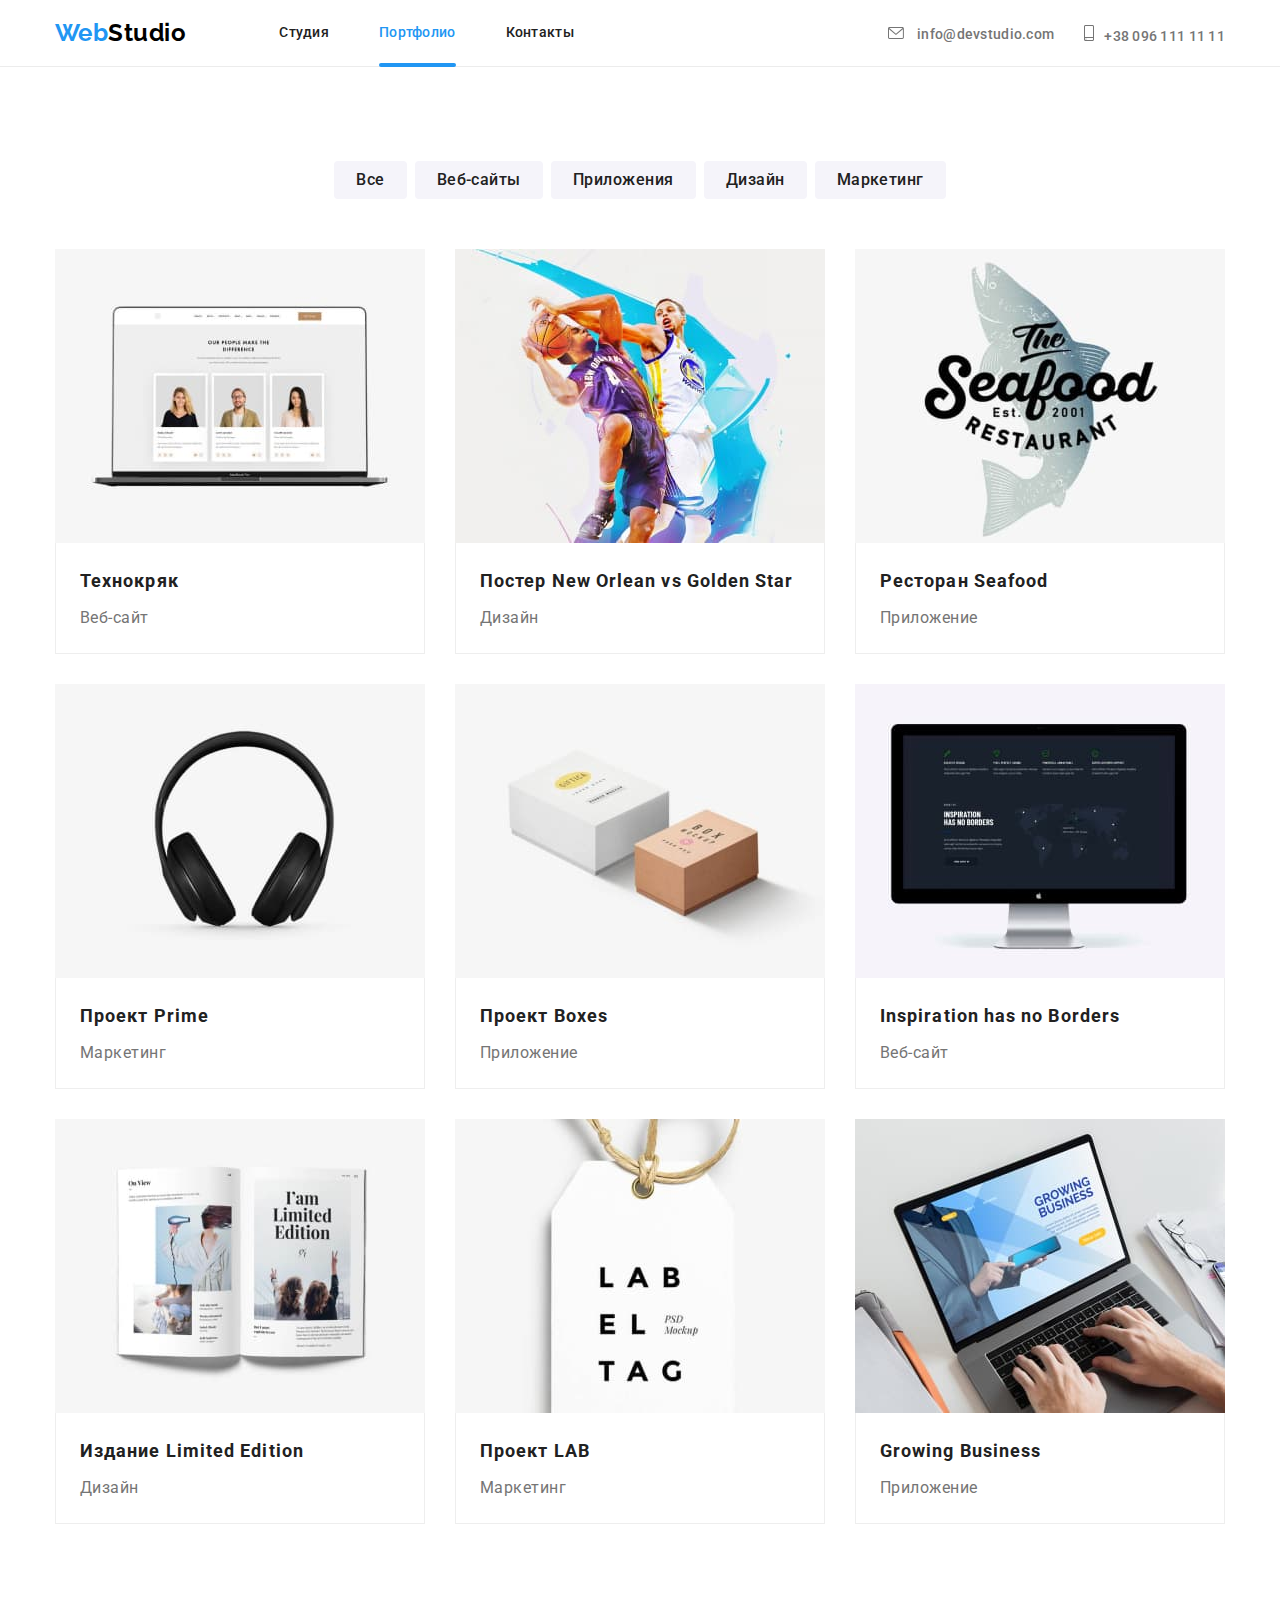
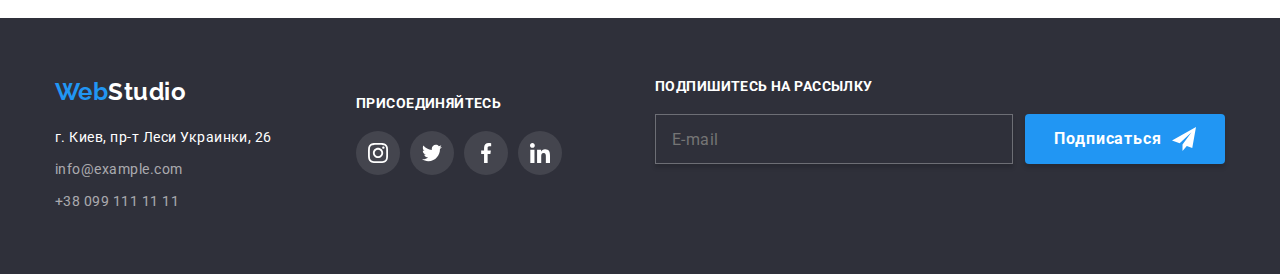
==== commit 7abb76bd: "homework#8 after comments" ====
--- a/portfolio.html
+++ b/portfolio.html
@@ -4,8 +4,10 @@
 <head>
     <meta charset="UTF-8" />
     <meta http-equiv="X-UA-Compatible" content="IE=edge" />
+
     <meta name="viewport" content="width=device-width, initial-scale=1.0" />
     <title>Portfolio</title>
+    <link rel="stylesheet" href="https://cdnjs.cloudflare.com/ajax/libs/modern-normalize/1.1.0/modern-normalize.min.css" />
     <link rel="stylesheet" href="./css/main.min.css" />
     <link href="https://fonts.googleapis.com/css2?family=Raleway:wght@700&family=Roboto:wght@400;500;700;900&display=swap" rel="stylesheet" />
 </head>
--- a/css/main.min.css
+++ b/css/main.min.css
@@ -1 +1 @@
-h1,h2,h3,h4,h5,h6,p{margin:0}img{display:block;max-width:100%;height:auto;width:100%}:root{--bacground-white: #ffffff;--hero-link-color: #ffffff;--link-color: #2196f3;--main-text-color: #212121;--secondary-text-color: #757575}.visually-hidden{position:absolute;white-space:nowrap;width:1px;height:1px;overflow:hidden;border:0;padding:0;clip:rect(0 0 0 0);clip-path:inset(50%);margin:-1px}html{box-sizing:border-box}*,*::before,::after{box-sizing:inherit}body{color:#212121;font-family:"Roboto",sans-serif;background-color:#fff;letter-spacing:.03em}ul{margin:0;padding-left:0;list-style:none}.conteiner{width:100%;padding-left:15px;padding-right:15px;margin:0 auto}@media screen and (min-width: 480px){.conteiner{max-width:480px}}@media screen and (min-width: 768px){.conteiner{max-width:768px}}@media screen and (min-width: 1200px){.conteiner{max-width:1200px}}.section{padding-top:60px;padding-bottom:60px}@media screen and (min-width: 1200px){.section{padding-top:94px;padding-bottom:94px}}.clients__title{font-weight:700;font-size:28px;line-height:33px;text-align:center;color:var(--main-text-color);margin-bottom:50px}@media screen and (min-width: 1200px){.clients__title{font-size:36px;line-height:1.16}}.clients__list{list-style:none;display:flex;padding:0;flex-wrap:wrap;gap:30px}.clients__item{flex-basis:calc((100% - 30px)/2);width:100%;height:92px}@media screen and (min-width: 720px){.clients__item{flex-basis:calc((100% - 60px)/3)}}@media screen and (min-width: 1200px){.clients__item{flex-basis:calc((100% - 150px)/6)}}.clients__link{display:flex;justify-content:center;align-items:center;width:100%;height:100%;fill:#afb1b8;border:1px solid #afb1b8;border-radius:4px;transition-property:border;transition-duration:250ms;transition-timing-function:cubic-bezier(0.4, 0, 0.2, 1)}.clients__link:hover,.clients__link:focus{border:1px solid var(--link-color)}.clients__icon{transition-property:fill;transition-duration:250ms;transition-timing-function:cubic-bezier(0.4, 0, 0.2, 1)}.clients__link:hover>.clients__icon,.clients__link:focus>.clients__icon{fill:var(--link-color)}.directions.section.hidden{display:none}@media screen and (min-width: 1200px){.directions.section.hidden{display:block}}.directions__list{list-style:none;padding-left:0;margin-top:0;margin-bottom:0;display:flex;gap:30px}.directions__item{flex-basis:calc((100% - 60px)/3);position:relative;display:block}.directions__title{font-weight:700;font-size:36px;line-height:1.16;text-align:center;color:var(--main-text-color);margin-bottom:50px}.direction__text{font-family:"Roboto";font-weight:700;font-size:14px;line-height:1.1428571429;text-align:center;text-transform:uppercase;color:var(--bacground-white);display:flex;justify-content:center;align-items:center;width:370px;height:70px;background:rgba(47,48,58,.8);position:absolute;bottom:0}.directions__img{display:block}.btn-list,.examples{list-style:none;padding:0;margin-top:0;margin-bottom:0}.btn-list{margin-bottom:50px;display:flex;flex-wrap:wrap;row-gap:15px;column-gap:8px;justify-content:flex-start}@media screen and (min-width: 768px){.btn-list{justify-content:center}}.btn-item{font-family:inherit;font-weight:500;font-size:16px;line-height:1.62;text-align:center;color:var(--main-text-color);background-color:#f5f4fa;letter-spacing:inherit;padding:6px 22px;border-radius:4px;border:none;transition-property:background-color,color;transition-duration:250ms;transition-timing-function:cubic-bezier(0.4, 0, 0.2, 1)}.btn-item:hover,.btn-item:focus{color:var(--hero-link-color);background-color:var(--link-color);box-shadow:0px 3px 1px rgba(0,0,0,.1),0px 1px 2px rgba(0,0,0,.08),0px 2px 2px rgba(0,0,0,.12)}.examples{display:inline-flex;flex-wrap:wrap;gap:30px}.examples-item{flex-basis:100%;position:relative;transition-property:box-shadow;transition-duration:250ms;transition-timing-function:cubic-bezier(0.4, 0, 0.2, 1)}@media screen and (min-width: 768px){.examples-item{flex-basis:calc((100% - 30px)/2)}}@media screen and (min-width: 1200px){.examples-item{flex-basis:calc((100% - 60px)/3)}}.examples-item:hover,.examples-item:focus{box-shadow:0px 1px 1px rgba(0,0,0,.12),0px 4px 4px rgba(0,0,0,.06),1px 4px 6px rgba(0,0,0,.16)}.examples-img{display:block;max-width:100%}@media screen and (min-width: 768px){.examples-img{width:354px;height:294px}}@media screen and (min-width: 1200px){.examples-img{width:370px;height:294px}}.examples-title{margin-bottom:4px;font-weight:700;font-size:18px;line-height:2;letter-spacing:.06em;color:var(--main-text-color)}.examples-text{font-size:16px;line-height:1.88;color:var(--secondary-text-color)}.card-content{padding:20px 24px;background:#fff;border-bottom:1px solid #eee;border-right:1px solid #eee;border-left:1px solid #eee}.example-top{position:relative;overflow:hidden}.overley-text{position:absolute;transform:translateY(100%);font-size:400;font-size:18px;line-height:1.5555555556;color:#fff;padding:63px 25px;background:rgba(33,150,243,.9);top:0;display:flex;height:100%;transition-property:transform;transition-duration:250ms;transition-timing-function:cubic-bezier(0.4, 0, 0.2, 1)}.examples-item:hover .overley-text{transform:translateY(0)}.footer{padding-top:60px;padding-bottom:60px;background-color:#2f303a;width:100%}.conteiner.block{text-align:center}@media screen and (min-width: 768px){.conteiner.block{display:flex;flex-wrap:wrap}}@media screen and (min-width: 1200px){.conteiner.block{text-align:start}}.footer__contacts{flex-basis:100%}@media screen and (min-width: 768px){.footer__contacts{flex-basis:50%}}@media screen and (min-width: 1200px){.footer__contacts{flex-basis:231px}}.logo--footer{color:var(--hero-link-color)}.footer__post-address{font-weight:400;font-size:14px;line-height:1.71;color:var(--hero-link-color);font-style:normal;margin-top:20px}.footer__virtual{list-style:none;padding-left:0;margin-top:8px;margin-bottom:0}.footer__interactive:last-child{margin-top:8px}.footer__connection{font-family:"Roboto";font-size:14px;line-height:1.71;color:rgba(255,255,255,.6);text-decoration:none}.footer__network-address{margin-top:60px;flex-basis:100%}@media screen and (min-width: 768px){.footer__network-address{margin-top:5px;flex-basis:50%}}@media screen and (min-width: 1200px){.footer__network-address{flex-basis:206px}}@media screen and (min-width: 1200px){.footer__network-address{margin-left:70px;padding-top:12px}}.footer__list{list-style:none;display:flex;justify-content:center}.footer__soc-networks{width:44px;height:44px;margin-left:10px}.footer__soc-networks:first-child{margin-left:0}.footer__title{margin-bottom:20px;color:var(--bacground-white);font-family:"Roboto";font-weight:700;font-size:14px;line-height:1.1428571429;letter-spacing:.03em;text-transform:uppercase}.footer__link{display:flex;justify-content:center;align-items:center;width:100%;height:100%;border-radius:50%;background-color:rgba(255,255,255,.1);transition-property:background-color;transition-duration:250ms;transition-timing-function:cubic-bezier(0.4, 0, 0.2, 1)}.footer__link:hover,.footer__link:focus{background-color:var(--link-color)}.footer__icon{fill:var(--bacground-white)}.footer__subsccrible{margin-top:60px;flex-basis:100%}@media screen and (min-width: 1200px){.footer__subsccrible{margin-left:auto;margin-top:0;flex-basis:570px}}.footer__caption{font-family:"Roboto";font-weight:700;font-size:14px;line-height:1.1428571429;letter-spacing:.03em;text-transform:uppercase;color:#fff;padding-top:12px;margin-bottom:20px}@media screen and (min-width: 768px){.footer__caption{padding-top:0}}@media screen and (min-width: 1200px){.footer__form{display:flex}}.footer__input{height:50px;width:100%;max-width:450px;background-color:rgba(0,0,0,0);padding-left:16px;border:1px solid rgba(255,255,255,.3);box-shadow:0px 4px 4px rgba(0,0,0,.15);outline:rgba(0,0,0,0);transition-property:border-color;transition-duration:250ms;transition-timing-function:cubic-bezier(0.4, 0, 0.2, 1);font-family:"Roboto";font-size:16px;line-height:1.25;letter-spacing:.03em;color:rgba(255,255,255,.6);margin-bottom:20px}.footer__input:focus{border-color:var(--link-color)}@media screen and (min-width: 1200px){.footer__input{width:358px}}.footer__btn{width:200px;height:50px;background:#2196f3;box-shadow:0px 4px 4px rgba(0,0,0,.15);border-radius:4px;border:0;margin:0 auto;padding:0;display:flex;justify-content:center;align-items:center;font-family:"Roboto";font-weight:700;font-size:16px;line-height:1.875;letter-spacing:.06em;color:#fff;transition-property:background-color;transition-duration:250ms;transition-timing-function:cubic-bezier(0.4, 0, 0.2, 1);text-align:center}.footer__btn:hover,.footer__btn:focus{background-color:#188ce8}@media screen and (min-width: 1200px){.footer__btn{margin-left:12px}}.footer__send{width:24px;height:24px;margin-left:10px;fill:#fff}.header{background-color:#fff;border-bottom:1px solid #ececec;position:relative}.header .conteiner{display:flex;align-items:center}.nav{display:none;align-items:center;height:100%}@media screen and (min-width: 768px){.nav{display:flex}}.logo{font-family:"Raleway";font-weight:700;font-size:24px;line-height:1.1666666667;text-decoration:none}.logo--header{color:#000;margin-right:auto}@media screen and (min-width: 768px){.logo--header{margin-right:88px}}@media screen and (min-width: 1200px){.logo--header{margin-right:93px}}.logo__word{color:var(--link-color)}.nav__list{list-style:none;padding:0;display:flex;align-items:center}.nav__link{display:flex;font-weight:500;font-size:14px;line-height:1.14;letter-spacing:.02em;color:var(--main-text-color);text-decoration:none;padding-top:25px;padding-bottom:25px;transition-property:color;transition-duration:250ms;transition-timing-function:cubic-bezier(0.4, 0, 0.2, 1)}.nav__link:hover,.nav__link:focus{color:var(--link-color)}.nav__list .nav__link.current{color:var(--link-color)}.nav__item{height:100%;position:relative}.nav__item:not(:last-child){margin-right:50px}.nav__link.current::after{content:"";width:100%;height:4px;background:#2196f3;border-radius:2px;display:flex;position:absolute;bottom:-1px}.header__list{list-style:none;padding:0;align-items:center;margin-left:auto;display:none}@media screen and (min-width: 768px){.header__list{display:block;margin-left:auto}}@media screen and (min-width: 1200px){.header__list{display:flex;margin-left:auto;gap:30px}}.header__connect{height:16px}.header__connect:not(:last-child){margin-right:50px}@media screen and (min-width: 768px){.header__connect:not(:last-child){margin-right:0}}.header__link{width:100%;height:100%;font-weight:500;font-size:14px;line-height:1.14;letter-spacing:.02em;color:var(--secondary-text-color);text-decoration:none;transition-property:color;transition-duration:250ms;transition-timing-function:cubic-bezier(0.4, 0, 0.2, 1)}.header__link:hover,.header__link:focus{color:var(--link-color)}.header__number{margin-left:10px}.header__icon{fill:var(--secondary-text-color);transition-property:fill;transition-duration:250ms;transition-timing-function:cubic-bezier(0.4, 0, 0.2, 1)}.header__link:hover>.header__icon,.header__link:focus>.header__icon{fill:var(--link-color)}.burger-btn{display:block;margin-left:auto;width:40px;height:40px;background-color:rgba(0,0,0,0);border:none;cursor:pointer}@media screen and (min-width: 768px){.burger-btn{display:none}}.burger-icon{transition-property:fill;transition-duration:250ms;transition-timing-function:cubic-bezier(0.4, 0, 0.2, 1)}.burger-btn:hover>.burger-icon,.burger-btn:focus>.burger-icon,.burger-btn:active>.burger-icon{fill:var(--link-color)}.mob__menu{display:flex;flex-direction:column;justify-content:space-between;position:fixed;z-index:2;top:0;left:0;width:100vw;height:100vh;background-color:#fff;padding-top:10px}@media screen and (min-width: 768px){.mob__menu{display:none}}.mob__list{display:flex;flex-direction:column;gap:32px}.mob__link{font-family:"Roboto";font-weight:500;font-size:40px;line-height:1.175;letter-spacing:.02em;color:var(--main-text-color);text-decoration:none;padding:0;transition-property:color;transition-duration:250ms;transition-timing-function:cubic-bezier(0.4, 0, 0.2, 1)}.mob__link:hover,.mob__link:focus{color:var(--link-color)}.mob__btn{position:absolute;right:15px;top:10px;background-color:rgba(0,0,0,0);border:none;cursor:pointer}.mob__btn:active>.mob__close,.mob__btn:hover>.mob__close,.mob__btn:focus>.mob__close{fill:var(--link-color)}.contact__link{text-decoration:none;font-family:"Roboto";font-weight:500;font-size:24px;line-height:1.1666666667;letter-spacing:.02em;color:#757575}.contact__link:hover,.contact__link:focus,.contact__link:active{color:var(--link-color)}@media screen and (min-width: 480px){.contact__link{font-size:34px;line-height:1.1764705882}}.contact__number.mail{font-size:24px;line-height:1.1666666667}.mob__top{padding-left:40px}.mob__bottom{padding-left:40px}.mob__soc-networks{margin-top:64px;display:flex;gap:10px;flex-wrap:wrap}.mob__soc-items{list-style:none}.mob__soc-items .before::before{content:"";width:22px;height:0px;border:1px solid rgba(33,33,33,.2);margin-right:10px}.mob__soc-link{text-decoration:none;font-family:"Roboto";font-weight:500;font-size:18px;line-height:1.22;letter-spacing:.02em;color:#2196f3}.contact__connect:not(:last-child){margin-bottom:32px}.hero__title{display:inline-block;font-weight:900;font-size:26px;line-height:1.6153846154;text-align:center;letter-spacing:.06em;text-transform:uppercase;color:var(--hero-link-color);margin-bottom:30px;max-width:360px;text-align:center}@media screen and (min-width: 1200px){.hero__title{max-width:696px;font-size:44px;line-height:1.36}}.hero{width:100%;background-color:#2f303a;margin:0 auto}@media screen and (min-width: 1200px){.hero{max-width:1600px;height:600px}}.hero__content{width:100%;min-height:400px;padding-top:118px;padding-bottom:118px;text-align:center;background-color:#2f303a;background-image:linear-gradient(rgba(47, 48, 58, 0.4), rgba(47, 48, 58, 0.4)),url(../../image/Header-img-mob-1x.jpg);background-repeat:no-repeat;background-position:center;background-size:cover}@media(min-device-pixel-ratio: 2),(min-resolution: 192dpi),(min-resolution: 2dppx){.hero__content{background-image:linear-gradient(rgba(47, 48, 58, 0.4), rgba(47, 48, 58, 0.4)),url(../../image/Header-img-mob-2x.jpg)}}@media screen and (min-width: 768px){.hero__content{background-image:linear-gradient(rgba(47, 48, 58, 0.4), rgba(47, 48, 58, 0.4)),url(../../image/Header-img-tab-1x.jpg)}}@media screen and (min-width: 768px)and (min-device-pixel-ratio: 2),screen and (min-width: 768px)and (min-resolution: 192dpi),screen and (min-width: 768px)and (min-resolution: 2dppx){.hero__content{background-image:linear-gradient(rgba(47, 48, 58, 0.4), rgba(47, 48, 58, 0.4)),url(../../image/Header-img-tab-2x.jpg)}}@media screen and (min-width: 1200px){.hero__content{width:100%;padding-top:200px;padding-bottom:200px;max-height:600px;background-image:linear-gradient(rgba(47, 48, 58, 0.4), rgba(47, 48, 58, 0.4)),url(../../image/Header-img-desktop-1x.jpg)}}@media screen and (min-width: 1200px)and (min-device-pixel-ratio: 2),screen and (min-width: 1200px)and (min-resolution: 192dpi),screen and (min-width: 1200px)and (min-resolution: 2dppx){.hero__content{background-image:linear-gradient(rgba(47, 48, 58, 0.4), rgba(47, 48, 58, 0.4)),url(../../image/Header-img-desktop-2x.jpg)}}.hero__content .hero__btn{font-family:inherit;font-weight:700;font-size:16px;line-height:1.875;display:flex;align-items:center;text-align:center;letter-spacing:.06em;color:var(--hero-link-color);background-color:var(--link-color);min-width:132px;border:0;border-radius:4px;padding:10px 32px 10px 32px;margin-right:auto;margin-left:auto;transition-property:background-color;transition-duration:250ms;transition-timing-function:cubic-bezier(0.4, 0, 0.2, 1)}.hero__content .hero__btn:hover,.hero__content .hero__btn:focus{background-color:#188ce8}@media screen and (min-width: 1200px){.hero__content .hero__btn{font-size:16px;line-height:1.88}}.modal__backdrop{position:fixed;top:0;left:0;width:100%;height:100%;background:rgba(0,0,0,.2);transition:opacity 500ms linear,visibility 500ms linear}.modal{width:90vw;height:90vh;position:fixed;background-color:#fff;top:50%;left:50%;transform:translate(-50%, -40%) scale(1) rotate(0);transition:transform 300ms linear;padding:23px;overflow:auto}@media screen and (min-width: 480px){.modal{padding:40px;width:450px;height:609px}}@media screen and (min-width: 1200px){.modal{top:50%;left:50%;transform:translate(-50%, -50%) scale(1) rotate(0);width:528px;min-height:581px}}.modal__close{position:absolute;top:8px;right:8px;width:30px;height:30px;border-radius:50%;border:1px solid gba(0, 0, 0, 0.1);background-color:#fff;display:flex;justify-content:center;align-items:center;outline:rgba(0,0,0,0);transition-property:border-color,cursor;transition-duration:250ms;transition-timing-function:cubic-bezier(0.4, 0, 0.2, 1)}.modal__close:hover,.modal__close:focus{cursor:pointer;border-color:var(--link-color)}.modal__cross{transition-property:fill;transition-duration:250ms;transition-timing-function:cubic-bezier(0.4, 0, 0.2, 1)}.modal__close:hover .modal__cross,.modal__close:focus .modal__cross{fill:var(--link-color)}.is-hidden{opacity:0;visibility:hidden;pointer-events:none}.modal__backdrop.is-hidden .modal{transform:translate(-50%, -50%) scale(0) rotate(-360deg)}.modal__element{margin-bottom:10px}.modal__title{font-family:"Roboto";font-weight:700;font-size:16px;line-height:1.5;text-align:center;letter-spacing:.03em;color:var(--main-text-color);margin-bottom:12px}@media screen and (min-width: 480px){.modal__title{font-size:20px;line-height:30px}}@media screen and (min-width: 1200px){.modal__title{font-size:20px;line-height:1.15}}.modal__input{background-color:rgba(0,0,0,0);padding-left:42px;width:100%;height:40px;border:1px solid rgba(33,33,33,.2);border-radius:4px;outline:rgba(0,0,0,0);transition-property:border-color;transition-duration:250ms;transition-timing-function:cubic-bezier(0.4, 0, 0.2, 1)}.modal__input:focus{border-color:#2196f3}.modal__field{position:relative;margin-bottom:10px;margin-top:4px}.modal__icon{position:absolute;left:12px;top:50%;transform:translateY(-50%);transition-property:fill;transition-duration:250ms;transition-timing-function:cubic-bezier(0.4, 0, 0.2, 1)}.modal__input:focus+.modal__icon{fill:#2196f3}.modal__element{font-family:"Roboto";font-weight:400;font-size:12px;line-height:1.1666666667;color:#757575}.modal__comments{width:100%;max-height:120px;padding:12px 16px 12px 16px;margin-top:4px;outline:rgba(0,0,0,0);border:1px solid rgba(33,33,33,.2);transition-property:border-color;transition-duration:250ms;transition-timing-function:cubic-bezier(0.4, 0, 0.2, 1);resize:none}.modal__comments:focus{border-color:var(--link-color)}.modal__comments::placeholder{font-family:"Roboto";font-size:14px;line-height:1.1428571429;letter-spacing:.01em;color:rgba(117,117,117,.5)}.modal__line{margin-top:20px;margin-bottom:30px;justify-content:center;align-items:center}.modal__agreement{font-family:"Roboto";font-size:11px;line-height:1.0909090909;letter-spacing:.03em;color:#757575;display:flex;flex-wrap:wrap;align-items:center}@media screen and (min-width: 480px){.modal__agreement{font-size:12px;line-height:1.1666666667}}@media screen and (min-width: 1200px){.modal__agreement{font-size:14px;line-height:1.7142857143}}.modal__link{color:var(--link-color)}.modal__agreement span{display:flex;justify-content:center;align-items:center;width:16px;height:15px;border-radius:2px;border:1px solid var(--main-text-color);margin-right:7px;transition-property:background-color;transition-duration:250ms;transition-timing-function:cubic-bezier(0.4, 0, 0.2, 1)}.modal__checkbox:checked+.modal__agreement span{background-color:#2196f3;border:none}.modal__tick{fill:rgba(0,0,0,0);transition-property:fill;transition-duration:250ms;transition-timing-function:cubic-bezier(0.4, 0, 0.2, 1)}.modal__checkbox:checked+.modal__agreement .modal__tick{fill:#fff}.modal__submit{width:200px;height:50px;background:#188ce8;box-shadow:0px 4px 4px rgba(0,0,0,.15);border-radius:4px;border:none;padding:10px 55px 10px 55px;font-family:"Roboto";font-weight:700;font-size:16px;line-height:1.875;letter-spacing:.06em;color:#fff;display:block;margin:0 auto}.principles.section{padding-bottom:0}.principles__list{list-style:none;display:flex;padding-left:0;margin-top:0;margin-bottom:0;flex-wrap:wrap;gap:30px}.principles__card{text-align:center;flex-basis:100%}@media screen and (min-width: 768px){.principles__card{text-align:start}}@media screen and (min-width: 780px){.principles__card{flex-basis:calc((100% - 30px)/2)}}@media screen and (min-width: 1200px){.principles__card{flex-basis:calc((100% - 90px)/4)}}.principles__title{font-weight:700;font-size:14px;line-height:1.14;text-transform:uppercase;color:var(--main-text-color);margin-bottom:10px}.principles__text{text-align:start;font-size:14px;line-height:1.71;color:var(--secondary-text-color)}.principles__icon{display:block;width:70px;height:70px;transition-property:fill;transition-duration:250ms;transition-timing-function:cubic-bezier(0.4, 0, 0.2, 1)}.principles__content:hover>.principles__icon,.principles__content:focus>.principles__icon{fill:var(--link-color)}.principles__content{margin-bottom:30px;width:100%;height:120px;background-color:#f5f4fa;border-radius:4px;display:flex;justify-content:center;align-items:center}.team{background-color:#f5f4fa}.team__title{font-size:28px;line-height:33px;font-weight:700;text-align:center;color:var(--main-text-color);margin-bottom:50px}@media screen and (min-width: 1200px){.team__title{font-size:36px;line-height:1.16}}.team__list{list-style:none;padding-left:0;margin-right:0;margin-left:0;display:flex;flex-wrap:wrap;gap:30px}.team__card{width:100%;background-color:#fff;border-radius:0px 0px 4px 4px;box-shadow:0px 1px 3px rgba(0,0,0,.12),0px 1px 1px rgba(0,0,0,.14),0px 2px 1px rgba(0,0,0,.2)}@media screen and (min-width: 720px){.team__card{flex-basis:calc((100% - 30px)/2)}}@media screen and (min-width: 1200px){.team__card{flex-basis:calc((100% - 90px)/4)}}.team__content{padding-top:30px;padding-bottom:30px;text-align:center}.team__members{font-weight:500;font-size:16px;line-height:1.18;color:var(--main-text-color);margin-bottom:10px}.team__text{font-size:16px;line-height:1.18;color:var(--secondary-text-color);margin-bottom:16px}.team__contacts{list-style:none;display:flex;justify-content:center}.team__soc-networks{width:44px;height:44px;margin-left:10px}.team__soc-networks:first-child{margin-left:0}.team__link{display:flex;justify-content:center;align-items:center;width:100%;height:100%;border-radius:50%;border:none;outline:rgba(0,0,0,0)}.team__link:hover,.team__link:focus{background-color:var(--link-color);transition-property:background-color;transition-duration:250ms;transition-timing-function:cubic-bezier(0.4, 0, 0.2, 1)}.team__icons{fill:#afb1b8;transition-property:fill;transition-duration:250ms;transition-timing-function:cubic-bezier(0.4, 0, 0.2, 1)}.team__link:hover>.team__icons,.team__link:focus>.team__icons{fill:var(--bacground-white)}/*# sourceMappingURL=main.min.css.map */+h1,h2,h3,h4,h5,h6,p{margin:0}img{display:block;max-width:100%;height:auto;width:100%}:root{--bacground-white: #ffffff;--hero-link-color: #ffffff;--link-color: #2196f3;--main-text-color: #212121;--secondary-text-color: #757575}.visually-hidden{position:absolute;white-space:nowrap;width:1px;height:1px;overflow:hidden;border:0;padding:0;clip:rect(0 0 0 0);clip-path:inset(50%);margin:-1px}html{box-sizing:border-box}*,*::before,::after{box-sizing:inherit}body{color:#212121;font-family:"Roboto",sans-serif;background-color:#fff;letter-spacing:.03em}ul{margin:0;padding-left:0;list-style:none}.conteiner{width:100%;padding-left:15px;padding-right:15px;margin:0 auto}@media screen and (min-width: 480px){.conteiner{max-width:480px}}@media screen and (min-width: 768px){.conteiner{max-width:768px}}@media screen and (min-width: 1200px){.conteiner{max-width:1200px}}.section{padding-top:60px;padding-bottom:60px}@media screen and (min-width: 1200px){.section{padding-top:94px;padding-bottom:94px}}.clients__title{font-weight:700;font-size:28px;line-height:33px;text-align:center;color:var(--main-text-color);margin-bottom:30px}@media screen and (min-width: 1200px){.clients__title{font-size:36px;line-height:1.16;margin-bottom:50px}}.clients__list{list-style:none;display:flex;padding:0;flex-wrap:wrap;gap:30px}.clients__item{flex-basis:calc((100% - 30px)/2);width:100%;height:92px}@media screen and (min-width: 720px){.clients__item{flex-basis:calc((100% - 60px)/3)}}@media screen and (min-width: 1200px){.clients__item{flex-basis:calc((100% - 150px)/6)}}.clients__link{display:flex;justify-content:center;align-items:center;width:100%;height:100%;fill:#afb1b8;border:1px solid #afb1b8;border-radius:4px;transition-property:border;transition-duration:250ms;transition-timing-function:cubic-bezier(0.4, 0, 0.2, 1)}.clients__link:hover,.clients__link:focus{border:1px solid var(--link-color)}.clients__icon{transition-property:fill;transition-duration:250ms;transition-timing-function:cubic-bezier(0.4, 0, 0.2, 1)}.clients__link:hover>.clients__icon,.clients__link:focus>.clients__icon{fill:var(--link-color)}.directions.section.hidden{display:none}@media screen and (min-width: 1200px){.directions.section.hidden{display:block}}.directions__list{list-style:none;padding-left:0;margin-top:0;margin-bottom:0;display:flex;gap:30px}.directions__item{flex-basis:calc((100% - 60px)/3);position:relative;display:block}.directions__title{font-weight:700;font-size:36px;line-height:1.16;text-align:center;color:var(--main-text-color);margin-bottom:50px}.direction__text{font-family:"Roboto";font-weight:700;font-size:14px;line-height:1.1428571429;text-align:center;text-transform:uppercase;color:var(--bacground-white);display:flex;justify-content:center;align-items:center;width:370px;height:70px;background:rgba(47,48,58,.8);position:absolute;bottom:0}.directions__img{display:block}.btn-list,.examples{list-style:none;padding:0;margin-top:0;margin-bottom:0}.btn-list{margin-bottom:40px;display:flex;flex-wrap:wrap;row-gap:15px;column-gap:8px;justify-content:flex-start}@media screen and (min-width: 768px){.btn-list{justify-content:center;margin-bottom:30px}}@media screen and (min-width: 1200px){.btn-list{margin-bottom:50px}}.btn-item{font-family:inherit;font-weight:500;font-size:16px;line-height:1.62;text-align:center;color:var(--main-text-color);background-color:#f5f4fa;letter-spacing:inherit;padding:6px 22px;border-radius:4px;border:none;transition-property:background-color,color;transition-duration:250ms;transition-timing-function:cubic-bezier(0.4, 0, 0.2, 1)}.btn-item:hover,.btn-item:focus{color:var(--hero-link-color);background-color:var(--link-color);box-shadow:0px 3px 1px rgba(0,0,0,.1),0px 1px 2px rgba(0,0,0,.08),0px 2px 2px rgba(0,0,0,.12)}.examples{display:inline-flex;flex-wrap:wrap;gap:30px}.examples-item{flex-basis:100%;position:relative;transition-property:box-shadow;transition-duration:250ms;transition-timing-function:cubic-bezier(0.4, 0, 0.2, 1)}@media screen and (min-width: 768px){.examples-item{flex-basis:calc((100% - 30px)/2)}}@media screen and (min-width: 1200px){.examples-item{flex-basis:calc((100% - 60px)/3)}}.examples-item:hover,.examples-item:focus{box-shadow:0px 1px 1px rgba(0,0,0,.12),0px 4px 4px rgba(0,0,0,.06),1px 4px 6px rgba(0,0,0,.16)}.examples-img{display:block;max-width:100%}@media screen and (min-width: 768px){.examples-img{width:354px;height:294px}}@media screen and (min-width: 1200px){.examples-img{width:370px;height:294px}}.examples-title{margin-bottom:4px;font-weight:700;font-size:18px;line-height:2;letter-spacing:.06em;color:var(--main-text-color)}.examples-text{font-size:16px;line-height:1.88;color:var(--secondary-text-color)}.card-content{padding:20px 24px;background:#fff;border-bottom:1px solid #eee;border-right:1px solid #eee;border-left:1px solid #eee}.example-top{position:relative;overflow:hidden}.overley-text{position:absolute;transform:translateY(100%);font-size:400;font-size:18px;line-height:1.5555555556;color:#fff;padding:63px 25px;background:rgba(33,150,243,.9);top:0;display:flex;height:100%;transition-property:transform;transition-duration:250ms;transition-timing-function:cubic-bezier(0.4, 0, 0.2, 1)}.examples-item:hover .overley-text{transform:translateY(0)}.footer{padding-top:60px;padding-bottom:60px;background-color:#2f303a;width:100%}.conteiner.block{text-align:center}@media screen and (min-width: 768px){.conteiner.block{display:flex;flex-wrap:wrap}}@media screen and (min-width: 1200px){.conteiner.block{text-align:start}}.footer__contacts{flex-basis:100%}@media screen and (min-width: 768px){.footer__contacts{flex-basis:50%}}@media screen and (min-width: 1200px){.footer__contacts{flex-basis:231px}}.logo--footer{color:var(--hero-link-color)}.footer__post-address{font-weight:400;font-size:14px;line-height:1.71;color:var(--hero-link-color);font-style:normal;margin-top:20px}.footer__virtual{list-style:none;padding-left:0;margin-top:8px;margin-bottom:0}.footer__interactive:last-child{margin-top:8px}.footer__connection{font-family:"Roboto";font-size:14px;line-height:1.71;color:rgba(255,255,255,.6);text-decoration:none}.footer__network-address{margin-top:60px;flex-basis:100%}@media screen and (min-width: 768px){.footer__network-address{margin-top:5px;flex-basis:50%}}@media screen and (min-width: 1200px){.footer__network-address{flex-basis:206px}}@media screen and (min-width: 1200px){.footer__network-address{margin-left:70px;padding-top:12px}}.footer__list{list-style:none;display:flex;justify-content:center}.footer__soc-networks{width:44px;height:44px;margin-left:10px}.footer__soc-networks:first-child{margin-left:0}.footer__title{margin-bottom:20px;color:var(--bacground-white);font-family:"Roboto";font-weight:700;font-size:14px;line-height:1.1428571429;letter-spacing:.03em;text-transform:uppercase}.footer__link{display:flex;justify-content:center;align-items:center;width:100%;height:100%;border-radius:50%;background-color:rgba(255,255,255,.1);transition-property:background-color;transition-duration:250ms;transition-timing-function:cubic-bezier(0.4, 0, 0.2, 1)}.footer__link:hover,.footer__link:focus{background-color:var(--link-color)}.footer__icon{fill:var(--bacground-white)}.footer__subsccrible{margin-top:60px;flex-basis:100%}@media screen and (min-width: 1200px){.footer__subsccrible{margin-left:auto;margin-top:0;flex-basis:570px}}.footer__caption{font-family:"Roboto";font-weight:700;font-size:14px;line-height:1.1428571429;letter-spacing:.03em;text-transform:uppercase;color:#fff;padding-top:12px;margin-bottom:20px}@media screen and (min-width: 768px){.footer__caption{padding-top:0}}@media screen and (min-width: 1200px){.footer__form{display:flex}}.footer__input{height:50px;width:100%;max-width:450px;background-color:rgba(0,0,0,0);padding-left:16px;border:1px solid rgba(255,255,255,.3);box-shadow:0px 4px 4px rgba(0,0,0,.15);outline:rgba(0,0,0,0);transition-property:border-color;transition-duration:250ms;transition-timing-function:cubic-bezier(0.4, 0, 0.2, 1);font-family:"Roboto";font-size:16px;line-height:1.25;letter-spacing:.03em;color:rgba(255,255,255,.6);margin-bottom:20px}.footer__input:focus{border-color:var(--link-color)}@media screen and (min-width: 1200px){.footer__input{width:358px}}.footer__btn{width:200px;height:50px;background:#2196f3;box-shadow:0px 4px 4px rgba(0,0,0,.15);border-radius:4px;border:0;margin:0 auto;padding:0;display:flex;justify-content:center;align-items:center;font-family:"Roboto";font-weight:700;font-size:16px;line-height:1.875;letter-spacing:.06em;color:#fff;transition-property:background-color;transition-duration:250ms;transition-timing-function:cubic-bezier(0.4, 0, 0.2, 1);text-align:center}.footer__btn:hover,.footer__btn:focus{background-color:#188ce8}@media screen and (min-width: 1200px){.footer__btn{margin-left:12px}}.footer__send{width:24px;height:24px;margin-left:10px;fill:#fff}.header{background-color:#fff;border-bottom:1px solid #ececec;position:relative}.header .conteiner{display:flex;align-items:center}.nav{display:none;align-items:center;height:100%}@media screen and (min-width: 768px){.nav{display:flex}}.logo{font-family:"Raleway";font-weight:700;font-size:24px;line-height:1.1666666667;text-decoration:none}.logo--header{color:#000;margin-right:auto}@media screen and (min-width: 768px){.logo--header{margin-right:88px}}@media screen and (min-width: 1200px){.logo--header{margin-right:93px}}.logo__word{color:var(--link-color)}.nav__list{list-style:none;padding:0;display:flex;align-items:center}.nav__link{display:flex;font-weight:500;font-size:14px;line-height:1.14;letter-spacing:.02em;color:var(--main-text-color);text-decoration:none;padding-top:25px;padding-bottom:25px;transition-property:color;transition-duration:250ms;transition-timing-function:cubic-bezier(0.4, 0, 0.2, 1)}.nav__link:hover,.nav__link:focus{color:var(--link-color)}.nav__list .nav__link.current{color:var(--link-color)}.nav__item{height:100%;position:relative}.nav__item:not(:last-child){margin-right:50px}.nav__link.current::after{content:"";width:100%;height:4px;background:#2196f3;border-radius:2px;display:flex;position:absolute;bottom:-1px}.header__list{list-style:none;padding:0;align-items:center;margin-left:auto;display:none}@media screen and (min-width: 768px){.header__list{display:block;margin-left:auto}}@media screen and (min-width: 1200px){.header__list{display:flex;margin-left:auto;gap:30px}}.header__connect{height:16px}.header__connect:not(:last-child){margin-right:50px}@media screen and (min-width: 768px){.header__connect:not(:last-child){margin-right:0}}.header__link{width:100%;height:100%;font-weight:500;font-size:14px;line-height:1.14;letter-spacing:.02em;color:var(--secondary-text-color);text-decoration:none;transition-property:color;transition-duration:250ms;transition-timing-function:cubic-bezier(0.4, 0, 0.2, 1)}.header__link:hover,.header__link:focus{color:var(--link-color)}.header__number{margin-left:10px}.header__icon{fill:var(--secondary-text-color);transition-property:fill;transition-duration:250ms;transition-timing-function:cubic-bezier(0.4, 0, 0.2, 1)}.header__link:hover>.header__icon,.header__link:focus>.header__icon{fill:var(--link-color)}.burger-btn{display:block;margin-left:auto;width:40px;height:40px;background-color:rgba(0,0,0,0);border:none;cursor:pointer}@media screen and (min-width: 768px){.burger-btn{display:none}}.burger-icon{transition-property:fill;transition-duration:250ms;transition-timing-function:cubic-bezier(0.4, 0, 0.2, 1)}.burger-btn:hover>.burger-icon,.burger-btn:focus>.burger-icon,.burger-btn:active>.burger-icon{fill:var(--link-color)}.mob__menu{display:flex;flex-direction:column;justify-content:space-between;position:fixed;z-index:2;top:0;left:0;width:100vw;height:100vh;background-color:#fff;padding-top:10px}@media screen and (min-width: 768px){.mob__menu{display:none}}.mob__list{display:flex;flex-direction:column;gap:32px}.mob__link{font-family:"Roboto";font-weight:500;font-size:40px;line-height:1.175;letter-spacing:.02em;color:var(--main-text-color);text-decoration:none;padding:0;transition-property:color;transition-duration:250ms;transition-timing-function:cubic-bezier(0.4, 0, 0.2, 1)}.mob__link:hover,.mob__link:focus{color:var(--link-color)}.mob__btn{position:absolute;right:15px;top:10px;background-color:rgba(0,0,0,0);border:none;cursor:pointer}.mob__btn:active>.mob__close,.mob__btn:hover>.mob__close,.mob__btn:focus>.mob__close{fill:var(--link-color)}.contact__link{text-decoration:none;font-family:"Roboto";font-weight:500;font-size:24px;line-height:1.1666666667;letter-spacing:.02em;color:#757575}.contact__link:hover,.contact__link:focus,.contact__link:active{color:var(--link-color)}@media screen and (min-width: 480px){.contact__link{font-size:34px;line-height:1.1764705882}}.contact__number.mail{font-size:24px;line-height:1.1666666667}.mob__top{padding-left:40px}.mob__bottom{padding-left:40px}.mob__soc-networks{margin-top:64px;display:flex;gap:10px;flex-wrap:wrap}.mob__soc-items{list-style:none}.mob__soc-items .before::before{content:"";width:22px;height:0px;border:1px solid rgba(33,33,33,.2);margin-right:10px}.mob__soc-link{text-decoration:none;font-family:"Roboto";font-weight:500;font-size:18px;line-height:1.22;letter-spacing:.02em;color:#2196f3}.contact__connect:not(:last-child){margin-bottom:32px}.hero__title{display:inline-block;font-weight:900;font-size:26px;line-height:1.6153846154;text-align:center;letter-spacing:.06em;text-transform:uppercase;color:var(--hero-link-color);margin-bottom:30px;max-width:360px;text-align:center}@media screen and (min-width: 1200px){.hero__title{max-width:696px;font-size:44px;line-height:1.36}}.hero{width:100%;background-color:#2f303a;margin:0 auto}@media screen and (min-width: 1200px){.hero{max-width:1600px;height:600px}}.hero__content{width:100%;min-height:400px;padding-top:118px;padding-bottom:118px;text-align:center;background-color:#2f303a;background-image:linear-gradient(rgba(47, 48, 58, 0.4), rgba(47, 48, 58, 0.4)),url(../../image/Header-img-mob-1x.jpg);background-repeat:no-repeat;background-position:center;background-size:cover}@media(min-device-pixel-ratio: 2),(min-resolution: 192dpi),(min-resolution: 2dppx){.hero__content{background-image:linear-gradient(rgba(47, 48, 58, 0.4), rgba(47, 48, 58, 0.4)),url(../../image/Header-img-mob-2x.jpg)}}@media screen and (min-width: 768px){.hero__content{background-image:linear-gradient(rgba(47, 48, 58, 0.4), rgba(47, 48, 58, 0.4)),url(../../image/Header-img-tab-1x.jpg)}}@media screen and (min-width: 768px)and (min-device-pixel-ratio: 2),screen and (min-width: 768px)and (min-resolution: 192dpi),screen and (min-width: 768px)and (min-resolution: 2dppx){.hero__content{background-image:linear-gradient(rgba(47, 48, 58, 0.4), rgba(47, 48, 58, 0.4)),url(../../image/Header-img-tab-2x.jpg)}}@media screen and (min-width: 1200px){.hero__content{width:100%;padding-top:200px;padding-bottom:200px;max-height:600px;background-image:linear-gradient(rgba(47, 48, 58, 0.4), rgba(47, 48, 58, 0.4)),url(../../image/Header-img-desktop-1x.jpg)}}@media screen and (min-width: 1200px)and (min-device-pixel-ratio: 2),screen and (min-width: 1200px)and (min-resolution: 192dpi),screen and (min-width: 1200px)and (min-resolution: 2dppx){.hero__content{background-image:linear-gradient(rgba(47, 48, 58, 0.4), rgba(47, 48, 58, 0.4)),url(../../image/Header-img-desktop-2x.jpg)}}.hero__content .hero__btn{font-family:inherit;font-weight:700;font-size:16px;line-height:1.875;display:flex;align-items:center;text-align:center;letter-spacing:.06em;color:var(--hero-link-color);background-color:var(--link-color);min-width:132px;border:0;border-radius:4px;padding:10px 32px 10px 32px;margin-right:auto;margin-left:auto;transition-property:background-color;transition-duration:250ms;transition-timing-function:cubic-bezier(0.4, 0, 0.2, 1)}.hero__content .hero__btn:hover,.hero__content .hero__btn:focus{background-color:#188ce8}@media screen and (min-width: 1200px){.hero__content .hero__btn{font-size:16px;line-height:1.88}}.modal__backdrop{position:fixed;top:0;left:0;width:100%;height:100%;background:rgba(0,0,0,.2);transition:opacity 500ms linear,visibility 500ms linear}.modal{width:90vw;height:90vh;position:fixed;background-color:#fff;top:50%;left:50%;transform:translate(-50%, -40%) scale(1) rotate(0);transition:transform 300ms linear;padding:23px;overflow:auto}@media screen and (min-width: 480px){.modal{padding:40px;width:450px;height:609px}}@media screen and (min-width: 1200px){.modal{top:50%;left:50%;transform:translate(-50%, -50%) scale(1) rotate(0);width:528px;min-height:581px}}.modal__close{position:absolute;top:8px;right:8px;width:30px;height:30px;border-radius:50%;border:1px solid gba(0, 0, 0, 0.1);background-color:#fff;display:flex;justify-content:center;align-items:center;outline:rgba(0,0,0,0);transition-property:border-color,cursor;transition-duration:250ms;transition-timing-function:cubic-bezier(0.4, 0, 0.2, 1)}.modal__close:hover,.modal__close:focus{cursor:pointer;border-color:var(--link-color)}.modal__cross{transition-property:fill;transition-duration:250ms;transition-timing-function:cubic-bezier(0.4, 0, 0.2, 1)}.modal__close:hover .modal__cross,.modal__close:focus .modal__cross{fill:var(--link-color)}.is-hidden{opacity:0;visibility:hidden;pointer-events:none}.modal__backdrop.is-hidden .modal{transform:translate(-50%, -50%) scale(0) rotate(-360deg)}.modal__element{margin-bottom:10px}.modal__title{font-family:"Roboto";font-weight:700;font-size:16px;line-height:1.5;text-align:center;letter-spacing:.03em;color:var(--main-text-color);margin-bottom:12px}@media screen and (min-width: 480px){.modal__title{font-size:20px;line-height:30px}}@media screen and (min-width: 1200px){.modal__title{font-size:20px;line-height:1.15}}.modal__input{background-color:rgba(0,0,0,0);padding-left:42px;width:100%;height:40px;border:1px solid rgba(33,33,33,.2);border-radius:4px;outline:rgba(0,0,0,0);transition-property:border-color;transition-duration:250ms;transition-timing-function:cubic-bezier(0.4, 0, 0.2, 1)}.modal__input:focus{border-color:#2196f3}.modal__field{position:relative;margin-bottom:10px;margin-top:4px}.modal__icon{position:absolute;left:12px;top:50%;transform:translateY(-50%);transition-property:fill;transition-duration:250ms;transition-timing-function:cubic-bezier(0.4, 0, 0.2, 1)}.modal__input:focus+.modal__icon{fill:#2196f3}.modal__element{font-family:"Roboto";font-weight:400;font-size:12px;line-height:1.1666666667;color:#757575}.modal__comments{width:100%;max-height:120px;padding:12px 16px 12px 16px;margin-top:4px;outline:rgba(0,0,0,0);border:1px solid rgba(33,33,33,.2);transition-property:border-color;transition-duration:250ms;transition-timing-function:cubic-bezier(0.4, 0, 0.2, 1);resize:none}.modal__comments:focus{border-color:var(--link-color)}.modal__comments::placeholder{font-family:"Roboto";font-size:14px;line-height:1.1428571429;letter-spacing:.01em;color:rgba(117,117,117,.5)}.modal__line{margin-top:20px;margin-bottom:30px;justify-content:center;align-items:center}.modal__agreement{font-family:"Roboto";font-size:11px;line-height:1.0909090909;letter-spacing:.03em;color:#757575;display:flex;flex-wrap:wrap;align-items:center}@media screen and (min-width: 480px){.modal__agreement{font-size:12px;line-height:1.1666666667}}@media screen and (min-width: 1200px){.modal__agreement{font-size:14px;line-height:1.7142857143}}.modal__link{color:var(--link-color)}.modal__agreement span{display:flex;justify-content:center;align-items:center;width:16px;height:15px;border-radius:2px;border:1px solid var(--main-text-color);margin-right:7px;transition-property:background-color;transition-duration:250ms;transition-timing-function:cubic-bezier(0.4, 0, 0.2, 1)}.modal__checkbox:checked+.modal__agreement span{background-color:#2196f3;border:none}.modal__tick{fill:rgba(0,0,0,0);transition-property:fill;transition-duration:250ms;transition-timing-function:cubic-bezier(0.4, 0, 0.2, 1)}.modal__checkbox:checked+.modal__agreement .modal__tick{fill:#fff}.modal__submit{width:200px;height:50px;background:#188ce8;box-shadow:0px 4px 4px rgba(0,0,0,.15);border-radius:4px;border:none;padding:10px 55px 10px 55px;font-family:"Roboto";font-weight:700;font-size:16px;line-height:1.875;letter-spacing:.06em;color:#fff;display:block;margin:0 auto}.principles.section{padding-bottom:60px}@media screen and (min-width: 1200px){.principles.section{padding-bottom:0}}.principles__list{list-style:none;display:flex;padding-left:0;margin-top:0;margin-bottom:0;flex-wrap:wrap;gap:30px}.principles__card{text-align:center;flex-basis:100%}@media screen and (min-width: 768px){.principles__card{text-align:start}}@media screen and (min-width: 780px){.principles__card{flex-basis:calc((100% - 30px)/2)}}@media screen and (min-width: 1200px){.principles__card{flex-basis:calc((100% - 90px)/4)}}.principles__title{font-weight:700;font-size:14px;line-height:1.14;text-transform:uppercase;color:var(--main-text-color);margin-bottom:10px}.principles__text{text-align:start;font-size:14px;line-height:1.71;color:var(--secondary-text-color)}.principles__icon{display:block;width:70px;height:70px;transition-property:fill;transition-duration:250ms;transition-timing-function:cubic-bezier(0.4, 0, 0.2, 1)}.principles__content:hover>.principles__icon,.principles__content:focus>.principles__icon{fill:var(--link-color)}.principles__content{margin-bottom:30px;width:100%;height:120px;background-color:#f5f4fa;border-radius:4px;display:flex;justify-content:center;align-items:center}.team{background-color:#f5f4fa}.team__title{font-size:28px;line-height:33px;font-weight:700;text-align:center;color:var(--main-text-color);margin-bottom:30px}@media screen and (min-width: 1200px){.team__title{font-size:36px;line-height:1.16;margin-bottom:50px}}.team__list{list-style:none;padding-left:0;margin-right:0;margin-left:0;display:flex;flex-wrap:wrap;gap:30px}.team__card{width:100%;background-color:#fff;border-radius:0px 0px 4px 4px;box-shadow:0px 1px 3px rgba(0,0,0,.12),0px 1px 1px rgba(0,0,0,.14),0px 2px 1px rgba(0,0,0,.2)}@media screen and (min-width: 720px){.team__card{flex-basis:calc((100% - 30px)/2)}}@media screen and (min-width: 1200px){.team__card{flex-basis:calc((100% - 90px)/4)}}.team__content{padding-top:30px;padding-bottom:30px;text-align:center}.team__members{font-weight:500;font-size:16px;line-height:1.18;color:var(--main-text-color);margin-bottom:10px}.team__text{font-size:16px;line-height:1.18;color:var(--secondary-text-color);margin-bottom:16px}.team__contacts{list-style:none;display:flex;justify-content:center}.team__soc-networks{width:44px;height:44px;margin-left:10px}.team__soc-networks:first-child{margin-left:0}.team__link{display:flex;justify-content:center;align-items:center;width:100%;height:100%;border-radius:50%;border:none;outline:rgba(0,0,0,0)}.team__link:hover,.team__link:focus{background-color:var(--link-color);transition-property:background-color;transition-duration:250ms;transition-timing-function:cubic-bezier(0.4, 0, 0.2, 1)}.team__icons{fill:#afb1b8;transition-property:fill;transition-duration:250ms;transition-timing-function:cubic-bezier(0.4, 0, 0.2, 1)}.team__link:hover>.team__icons,.team__link:focus>.team__icons{fill:var(--bacground-white)}/*# sourceMappingURL=main.min.css.map */